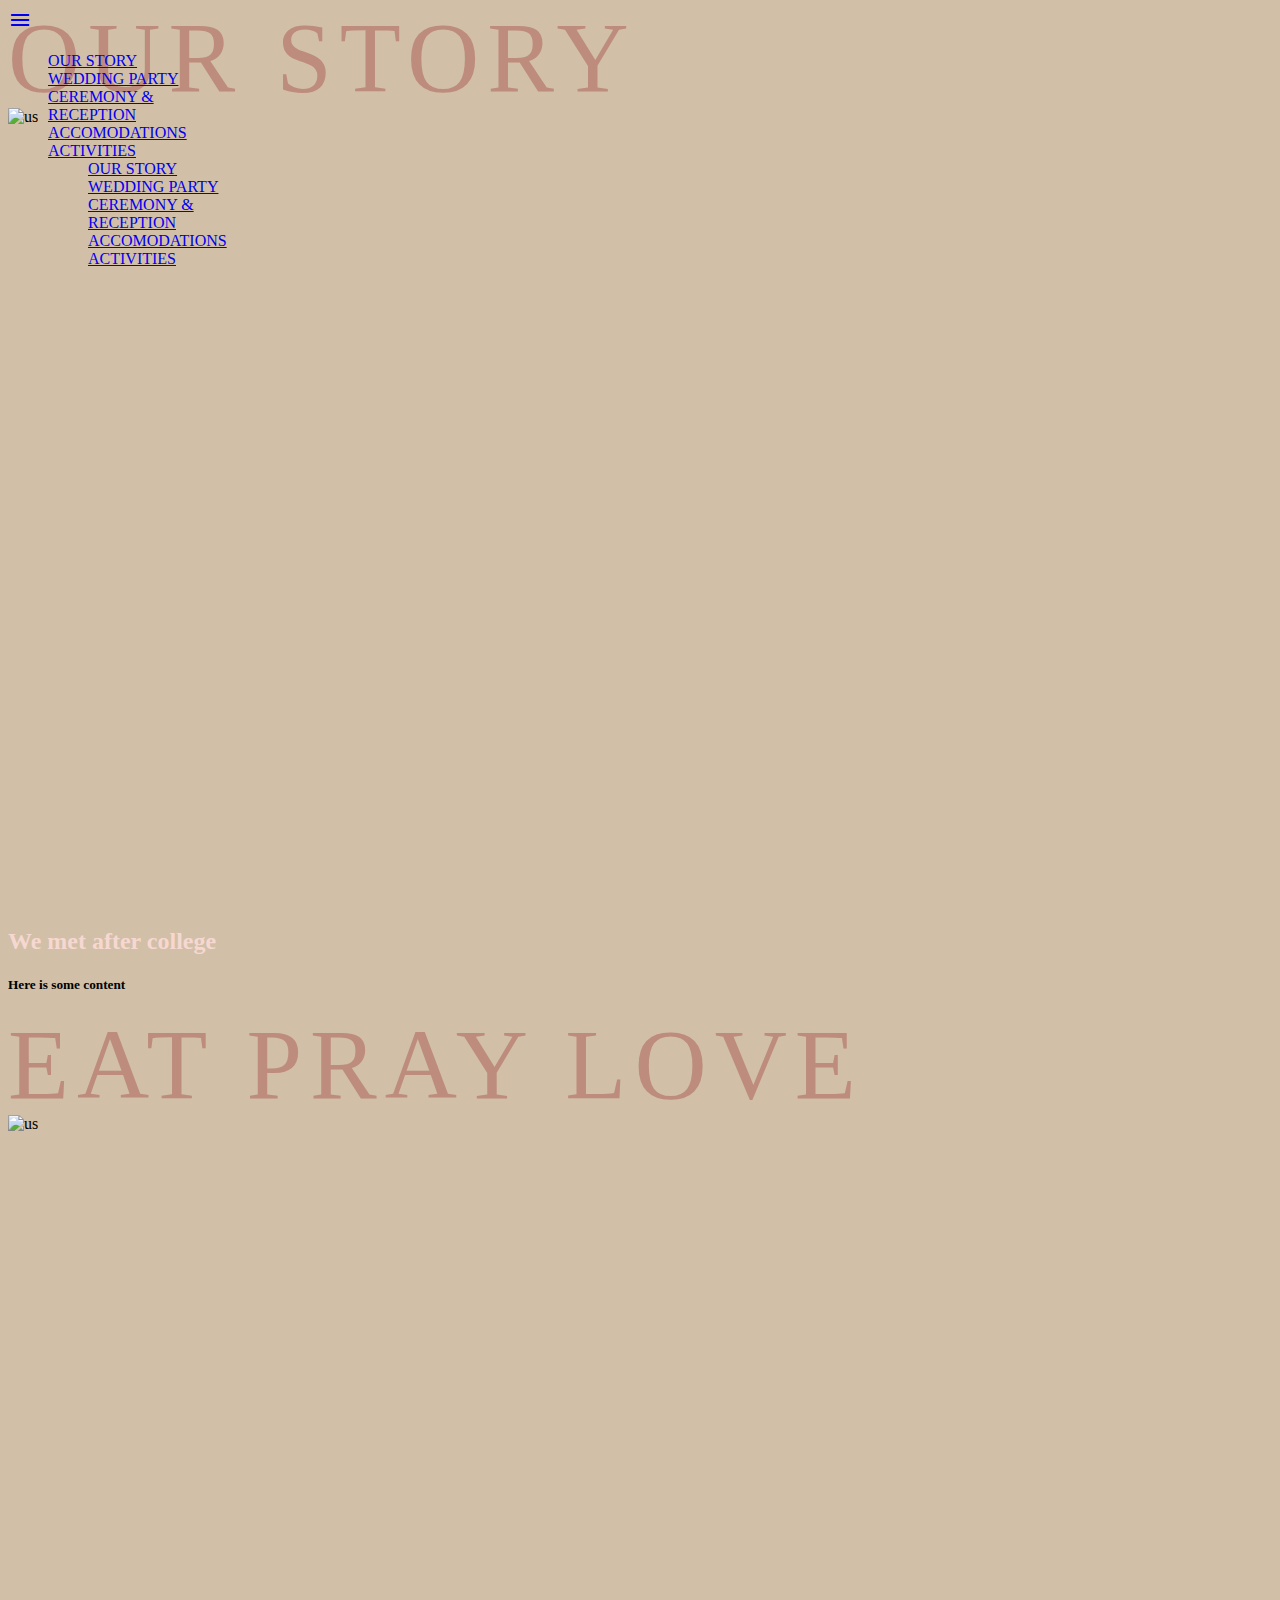
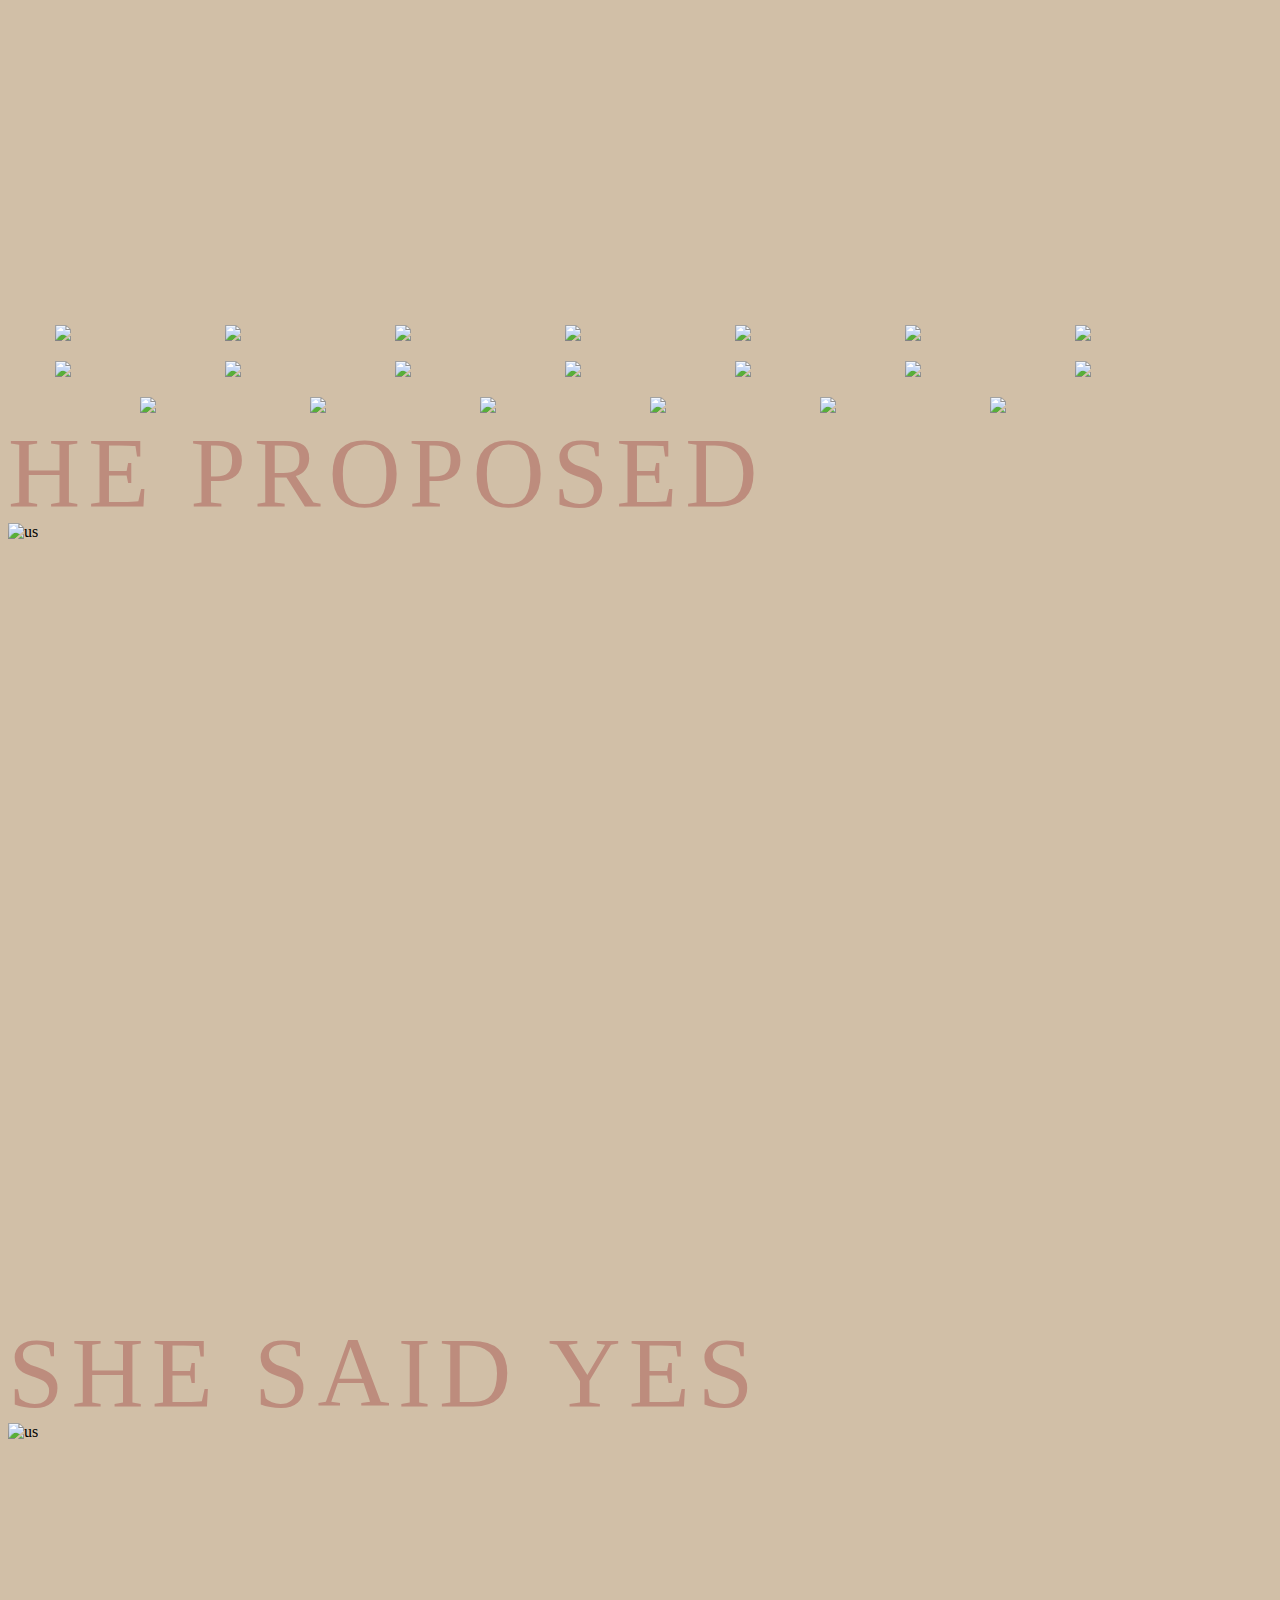
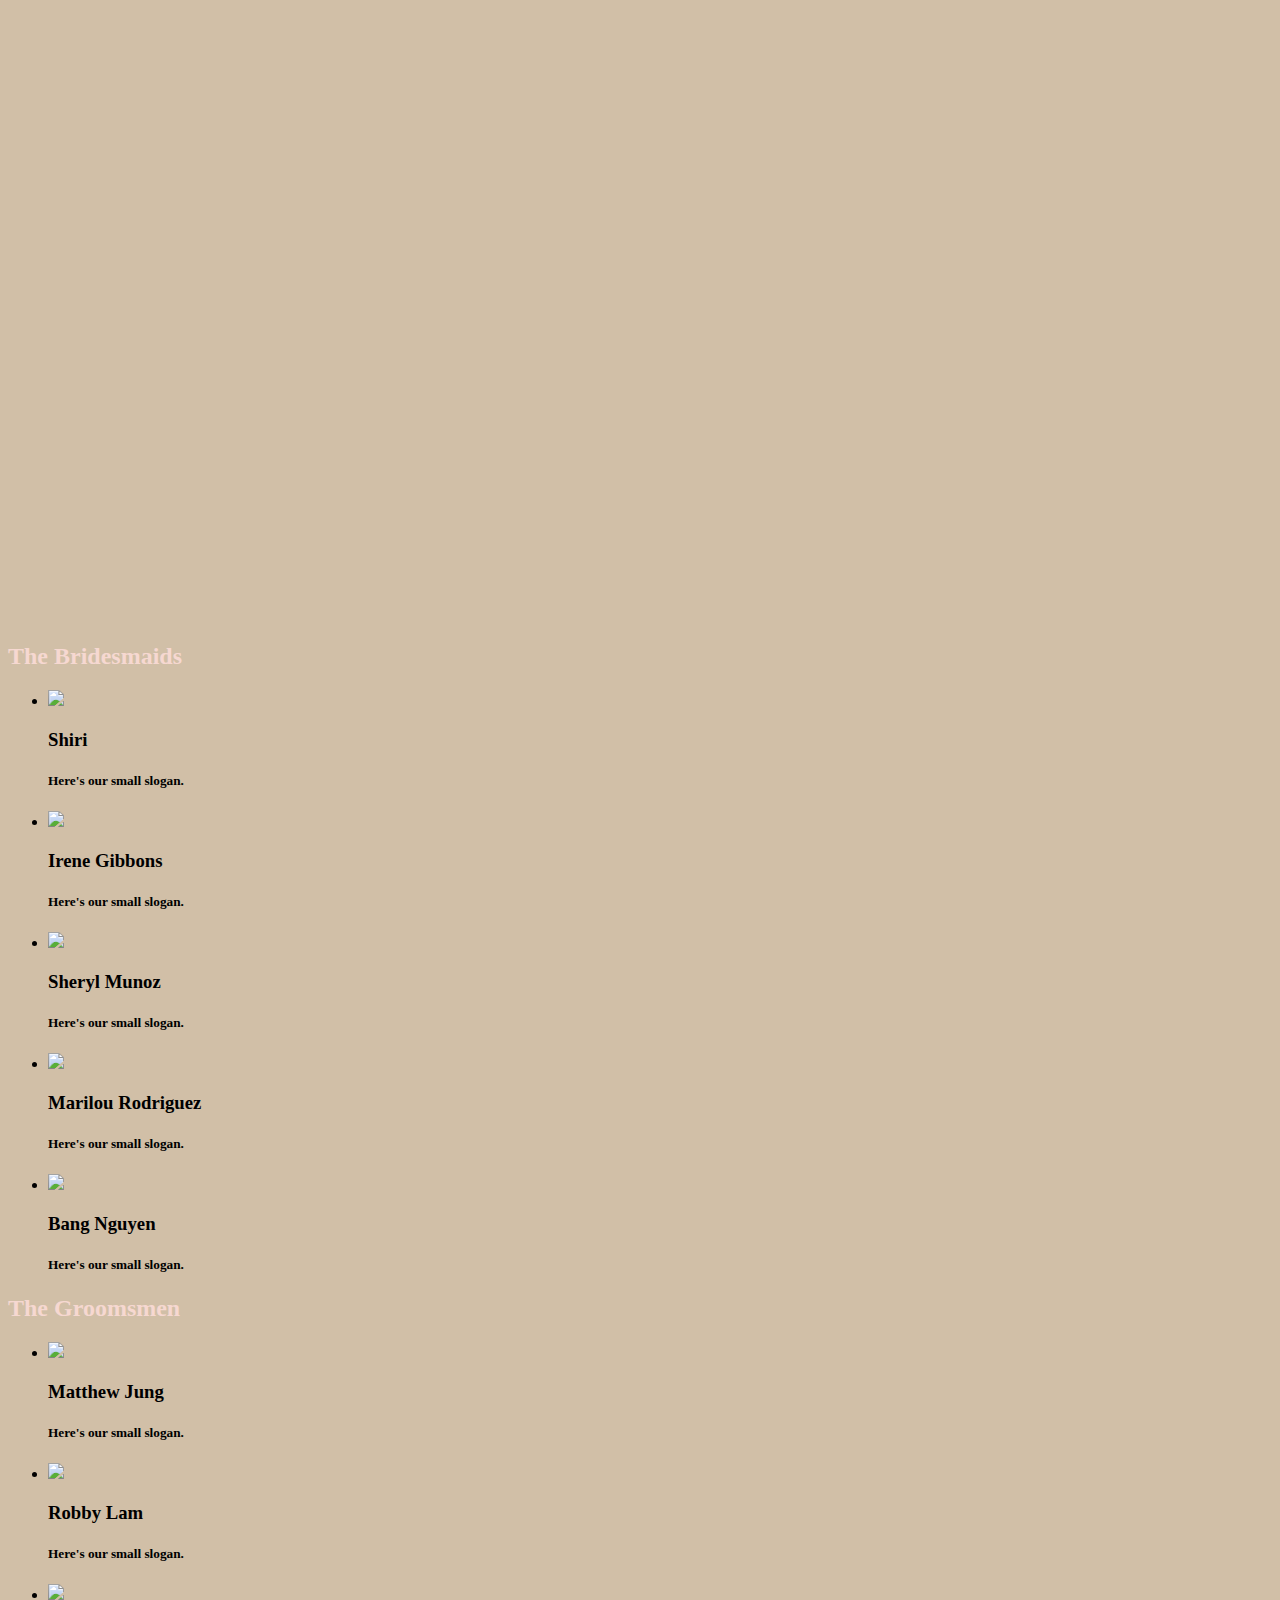
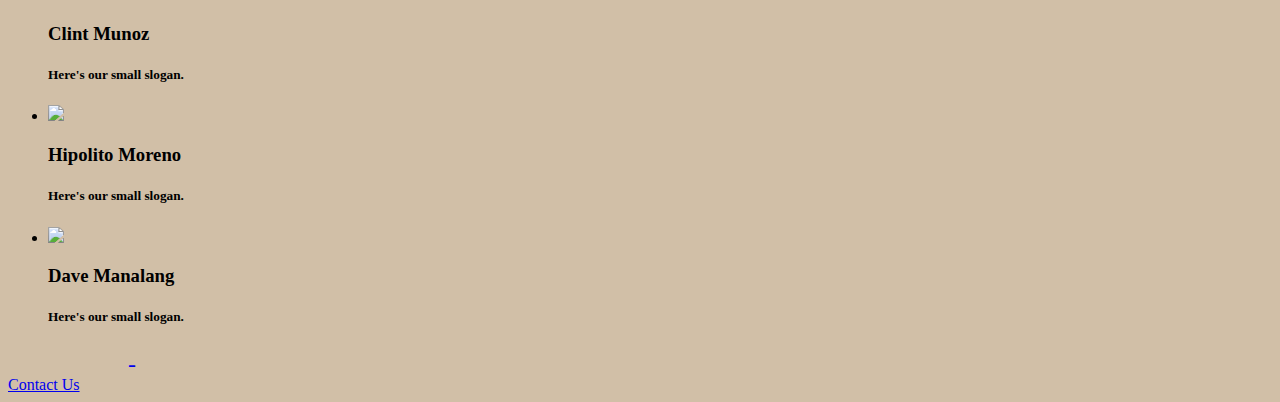
==== index.html @ a301365c "Add main files for site" ====
<!DOCTYPE html>
<html>
  <head>
    <!--Import Google Icon Font-->
    <link href="http://fonts.googleapis.com/icon?family=Material+Icons" rel="stylesheet">
    <link href="https://fonts.googleapis.com/css?family=Forum|Simonetta" rel="stylesheet">
    <link rel="stylesheet" href="css/font-awesome.min.css">
    <!--Import materialize.css-->
    <link type="text/css" rel="stylesheet" href="css/materialize.min.css"  media="screen,projection"/>
    <link type="text/css" rel="stylesheet" href="css/main.css"  media="screen,projection"/>

    <!--Let browser know website is optimized for mobile-->
    <meta charset="utf-8">
    <meta http-equiv="X-UA-Compatible" content="IE=edge">
    <meta name="description" content="A wedding website for Peter & Susan using Material Design Lite.">
    <meta name="viewport" content="width=device-width, initial-scale=1.0, minimum-scale=1.0">
    <title>Peter&Susan</title>
  </head>

  <body>
    <div class="navbar-fixed">
      <nav id="navbar" class="scrollspy">
        <div class="nav-wrapper container">
          <a href="#" data-activates="mobile-demo" class="button-collapse"><i class="material-icons">menu</i></a>
          <ul class="center hide-on-med-and-down">
            <li class="active"><a href="index.html">OUR STORY</a></li>
            <li><a href="index.html">WEDDING PARTY</a></li>
            <li><a href="event.html">CEREMONY & RECEPTION</a></li>
            <li><a href="event.html">ACCOMODATIONS</a></li>
            <li><a href="event.html">ACTIVITIES</a></li>
          <ul class="side-nav" id="mobile-demo">
            <li class="active"><a href="index.html">OUR STORY</a></li>
            <li><a href="index.html">WEDDING PARTY</a></li>
            <li><a href="event.html">CEREMONY & RECEPTION</a></li>
            <li><a href="event.html">ACCOMODATIONS</a></li>
            <li><a href="event.html">ACTIVITIES</a></li>
          </ul>
        </div>
      </nav>
    </div>

    <div class="parallax-container valign-wrapper our-story">
      <div class="section no-pad-bot">
        <div class="container">
          <div class="row center">
            <h1 class="header col s12">Our STORY</h1>
          </div>
        </div>
      </div>
      <picture class="parallax">
        <source srcset="" media="(max-width: 600px)">
        <img src="images/mall2.jpg" alt="us">
      </picture>
    </div>    
    <div class="container">
      <div class="section">
        <div class="row">
          <h2 class="header center text-lighten-2">We met after college</h2>
        </div>
        <div class="row center">
          <h5 class="header col s12 light">
            Here is some content
          </h5>
        </div>
      </div>
    </div>

    <div class="parallax-container valign-wrapper epl">
      <div class="section no-pad-bot">
        <div class="container">
          <div class="row center">
            <h1 class="header col s12">Eat Pray Love</h1>
          </div>
        </div>
      </div>
      <picture class="parallax">
        <source srcset="" media="(max-width: 600px)">
        <img src="images/mall1.jpg" alt="us">
      </picture>
    </div>    
    <div class="section white">
      <div class="row container">
        <div style="display: flex; flex-wrap: wrap; justify-content: center;">
          <img class="materialboxed" width="150" src="http://placehold.it/150x150" style="padding: 10px">
          <img class="materialboxed" width="150" src="http://placehold.it/150x150" style="padding: 10px">
          <img class="materialboxed" width="150" src="http://placehold.it/150x150" style="padding: 10px">
          <img class="materialboxed" width="150" src="http://placehold.it/150x150" style="padding: 10px">
          <img class="materialboxed" width="150" src="http://placehold.it/150x150" style="padding: 10px">
          <img class="materialboxed" width="150" src="http://placehold.it/150x150" style="padding: 10px">
          <img class="materialboxed" width="150" src="http://placehold.it/150x150" style="padding: 10px">
          <img class="materialboxed" width="150" src="http://placehold.it/150x150" style="padding: 10px">
          <img class="materialboxed" width="150" src="http://placehold.it/150x150" style="padding: 10px">
          <img class="materialboxed" width="150" src="http://placehold.it/150x150" style="padding: 10px">
          <img class="materialboxed" width="150" src="http://placehold.it/150x150" style="padding: 10px">
          <img class="materialboxed" width="150" src="http://placehold.it/150x150" style="padding: 10px">
          <img class="materialboxed" width="150" src="http://placehold.it/150x150" style="padding: 10px">
          <img class="materialboxed" width="150" src="http://placehold.it/150x150" style="padding: 10px">
          <img class="materialboxed" width="150" src="http://placehold.it/150x150" style="padding: 10px">
          <img class="materialboxed" width="150" src="http://placehold.it/150x150" style="padding: 10px">
          <img class="materialboxed" width="150" src="http://placehold.it/150x150" style="padding: 10px">
          <img class="materialboxed" width="150" src="http://placehold.it/150x150" style="padding: 10px">
          <img class="materialboxed" width="150" src="http://placehold.it/150x150" style="padding: 10px">
          <img class="materialboxed" width="150" src="http://placehold.it/150x150" style="padding: 10px">
        </div>
      </div>
    </div>

    <div class="parallax-container valign-wrapper he-prop">
      <div class="section no-pad-bot">
        <div class="container">
          <div class="row center">
            <h1 class="header col s12">He Proposed</h1>
          </div>
        </div>
      </div>
      <picture class="parallax">
        <source srcset="images/mobile2.jpg" media="(max-width: 600px)">
        <img src="images/orange.jpg" alt="us">
      </picture>
    </div>

    <div class="parallax-container valign-wrapper she-sy">
      <div class="section no-pad-bot">
        <div class="container">
          <div class="row center">
            <h1 class="header col s12">She said yes</h1>
          </div>
        </div>
      </div>
      <picture class="parallax">
        <source srcset="images/mobile2.jpg" media="(max-width: 600px)">
        <img src="images/mall2.jpg" alt="us">
      </picture>
    </div>
    <div class="section black">
    </div>    
    <div class="section">
      <div class="row container">
        <h2 class="header">The Bridesmaids</h2>
      </div>
      <div class="slider">
        <ul class="slides">
          <li>
            <img src="http://lorempixel.com/580/250/nature/1"> <!-- random image -->
            <div class="caption center-align">
              <h3>Shiri</h3>
              <h5 class="light grey-text text-lighten-3">Here's our small slogan.</h5>
            </div>
          </li>
          <li>
            <img src="http://lorempixel.com/580/250/nature/2"> <!-- random image -->
            <div class="caption left-align">
              <h3>Irene Gibbons</h3>
              <h5 class="light grey-text text-lighten-3">Here's our small slogan.</h5>
            </div>
          </li>
          <li>
            <img src="http://lorempixel.com/580/250/nature/3"> <!-- random image -->
            <div class="caption center-align">
              <h3>Sheryl Munoz</h3>
              <h5 class="light grey-text text-lighten-3">Here's our small slogan.</h5>
            </div>
          </li>
          <li>
            <img src="http://lorempixel.com/580/250/nature/4"> <!-- random image -->
            <div class="caption right-align">
              <h3>Marilou Rodriguez</h3>
              <h5 class="light grey-text text-lighten-3">Here's our small slogan.</h5>
            </div>
          </li>
          <li>
            <img src="http://lorempixel.com/580/250/nature/4"> <!-- random image -->
            <div class="caption center-align">
              <h3>Bang Nguyen</h3>
              <h5 class="light grey-text text-lighten-3">Here's our small slogan.</h5>
            </div>
          </li>
        </ul>
      </div>    
    </div>

    <div class="section">
      <div class="row container">
        <h2 class="header">The Groomsmen</h2>
      </div>
      <div class="slider">
        <ul class="slides">
          <li>
            <img src="http://lorempixel.com/580/250/nature/1"> <!-- random image -->
            <div class="caption center-align">
              <h3>Matthew Jung</h3>
              <h5 class="light grey-text text-lighten-3">Here's our small slogan.</h5>
            </div>
          </li>
          <li>
            <img src="http://lorempixel.com/580/250/nature/2"> <!-- random image -->
            <div class="caption left-align">
              <h3>Robby Lam</h3>
              <h5 class="light grey-text text-lighten-3">Here's our small slogan.</h5>
            </div>
          </li>
          <li>
            <img src="http://lorempixel.com/580/250/nature/3"> <!-- random image -->
            <div class="caption right-align">
              <h3>Clint Munoz</h3>
              <h5 class="light grey-text text-lighten-3">Here's our small slogan.</h5>
            </div>
          </li>
          <li>
            <img src="http://lorempixel.com/580/250/nature/3"> <!-- random image -->
            <div class="caption left-align">
              <h3>Hipolito Moreno</h3>
              <h5 class="light grey-text text-lighten-3">Here's our small slogan.</h5>
            </div>
          </li>
          <li>
            <img src="http://lorempixel.com/580/250/nature/4"> <!-- random image -->
            <div class="caption center-align">
              <h3>Dave Manalang</h3>
              <h5 class="light grey-text text-lighten-3">Here's our small slogan.</h5>
            </div>
          </li>
        </ul>
      </div>  
    </div>

    <a class="btn-floating btn-large waves-effect waves-light red" href="#navbar"><i class="material-icons">arrow-upward</i></a>

    <footer class="page-footer">
      <div class="footer-copyright">
        <div class="container">
          <i class="fa fa-instagram" aria-hidden="true"></i>
          <a class="grey-text text-lighten-4 right" href="#!">Contact Us</a>
        </div>
      </div>
    </footer>
    <!--Import jQuery before materialize.js-->
    <script type="text/javascript" src="https://code.jquery.com/jquery-2.1.1.min.js"></script>
    <script type="text/javascript" src="js/materialize.js"></script>
    <script type="text/javascript" src="js/main.js"></script>
  </body>
</html>
---- css/main.css ----
* {
  -webkit-overflow-scrolling: touch;
}

body {
	height: 100%;
	overflow: scroll;
	-webkit-overflow-scrolling: touch;
}

@font-face {
  font-family: 'mrseavessmallcaps';
  src: url('../fonts/mrseavessmallcaps.ttf')
}

@font-face {
  font-family: 'jellyka';
  src: url('../fonts/jellyka.ttf')
}

input#password {
	background: white;
	opacity: .8;
	text-align: center;
}

.parallax-container .section {
  width: 100%;
}

.parallax-container {
	height: 100vh;
	min-height: 100%;
}

.navbar-fixed {
	position: absolute;
}

nav ul li {
  display:inline-block;
  float: none;
}

h1 {
	font-family: 'mrseavessmallcaps', cursive;
	font-size: 100px;
  line-height: 1em;
  text-transform: uppercase;
  text-decoration: none;
  letter-spacing: 8px;
  font-weight: 300;
  font-style: normal;
  max-width: 100%;
  display: inline-block;
  box-sizing: border-box;
  margin: 0;
  color: #bd8c7d;
  position: relative;
  z-index: inherit;
}

h2 {
	font-family: 'mrseavessmallcaps', cursive;
	color: #f6d8d1
}

body {
	background-color: #d1bfa7;

}

nav {
	font-family: 'mrseavessmallcaps', cursive;
	position: absolute;
	background-color: transparent;
	z-index: 1000;
}

.page-footer {
	background-color: transparent;
}

@media only screen and (max-width: 600px) {
	h1 {
		font-size: 50px;
	}
	h2 {
		font-size: 32px;
	}

/*	.parallax-container {

	    background-attachment: fixed;
	    background-position: center;
	    background-repeat: no-repeat;
	    background-size: cover;

	}

	.our-story {
		background: url("../images/mobile2.jpg") top;
		background-attachment:scroll;
		position: fixed;
	}

	.epl {
		background: url("../images/mall1.jpg") no-repeat fixed top center;
	}

	.he-prop {
		background: url("../images/mobile2.jpg") no-repeat fixed top center;
	}

	.she-sy {
		background: url("../images/mobile1.jpg") no-repeat fixed top center;
	}*/
}

/*colors
#f6d8d1
#eecfc7
#ececec
#f7f7f7
#ffffff
Rose Gold: #bd8c7d

Soft Gold: #d1bfa7

Silver: #8e8e90

Onyx: #49494b
Silver Fox: #d4d4dc


Deep Matte Grey: #393f4d
Dark Slate: #1d1e22

font-family: 'Forum', cursive;
font-family: 'Simonetta', cursive;
here*/
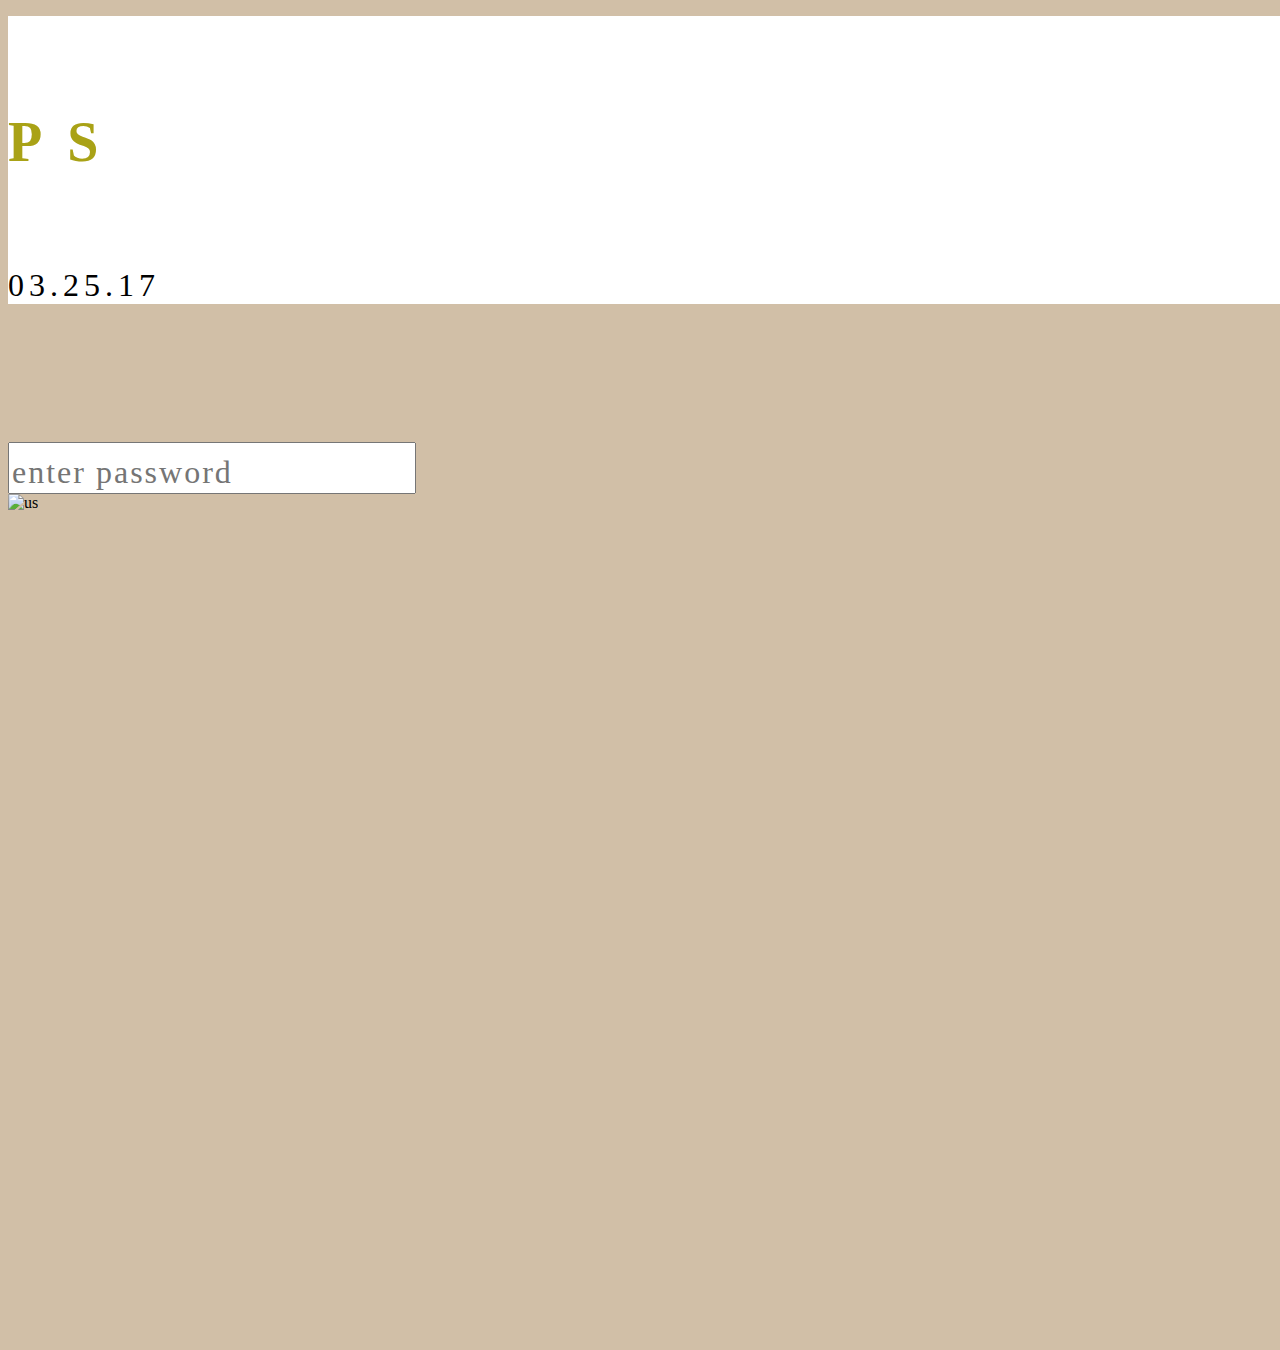
==== commit a4ce2b74: "Merge all pages to single page" ====
--- a/index.html
+++ b/index.html
@@ -18,225 +18,451 @@
   </head>
 
   <body>
-    <div class="navbar-fixed">
-      <nav id="navbar" class="scrollspy">
-        <div class="nav-wrapper container">
-          <a href="#" data-activates="mobile-demo" class="button-collapse"><i class="material-icons">menu</i></a>
-          <ul class="center hide-on-med-and-down">
-            <li class="active"><a href="index.html">OUR STORY</a></li>
-            <li><a href="index.html">WEDDING PARTY</a></li>
-            <li><a href="event.html">CEREMONY & RECEPTION</a></li>
-            <li><a href="event.html">ACCOMODATIONS</a></li>
-            <li><a href="event.html">ACTIVITIES</a></li>
-          <ul class="side-nav" id="mobile-demo">
-            <li class="active"><a href="index.html">OUR STORY</a></li>
-            <li><a href="index.html">WEDDING PARTY</a></li>
-            <li><a href="event.html">CEREMONY & RECEPTION</a></li>
-            <li><a href="event.html">ACCOMODATIONS</a></li>
-            <li><a href="event.html">ACTIVITIES</a></li>
+
+    <div class="landing">
+      <div style="position: absolute; top: 1rem; width: 100%; background-color: white">
+        <h5 class="center-align" style="font-family: jellyka; font-size: 3.5rem; letter-spacing: 25px; color: #a9a216; font-weight: bold;">PS</h5>
+        <div class="center-align" style="font-family: mrseavessmallcaps; font-size: 2rem; letter-spacing: 5px;">03.25.17</div>
+        <nav style="display: none">
+          <div class="nav-wrapper" style="display: flex">
+            <a href="#" data-activates="mobile-demo" class="button-collapse" style="padding: 0 2rem;"><i class="material-icons">menu</i></a>
+            <ul class="hide-on-med-and-down" style="margin: 0 auto;">
+              <li class="active"><a href="#our-story">OUR STORY</a></li>
+              <li><a href="#wedding-party">WEDDING PARTY</a></li>
+              <li><a href="#ceremony">CEREMONY & RECEPTION</a></li>
+              <li><a href="#travel">TRAVEL & ACCOMODATIONS</a></li>
+              <li><a href="#activities">ACTIVITIES</a></li>
+            </ul>
+            <ul class="side-nav" id="mobile-demo" style="padding: 10px">
+              <li class="active"><a href="#our-story">OUR STORY</a></li>
+              <li><a href="#wedding-party">WEDDING PARTY</a></li>
+              <li><a href="#ceremony">CEREMONY & RECEPTION</a></li>
+              <li><a href="#travel">TRAVEL & ACCOMODATIONS</a></li>
+              <li><a href="#activities">ACTIVITIES</a></li>
+            </ul>
+          </div>
+        </nav>
+      </div>
+
+
+      <div class="parallax-container valign-wrapper">
+        <div class="section login" style="margin-top: 35%">
+          <div class="action container">
+            <div class="row center">
+              <form id="password">
+                <div class="row">
+                  <div class="input-field col s12">
+                    <input type="textarea" rows="2" class="validate" placeholder="enter password" style="font-family: mrseavessmallcaps; font-size: 2rem; line-height: inherit; padding-top: 10px; letter-spacing: 2px;">
+                  </div>
+                </div>
+              </form>
+            </div>
+          </div>
+        </div>
+        <picture class="parallax">
+          <source srcset="" media="(max-width: 600px)">
+          <img src="images/cafebrauer.png" alt="us">
+        </picture>
+      </div>
+    </div>
+
+
+    <div id="content" style="display: none">
+      <div id="our-story" class="parallax-container valign-wrapper scrollspy">
+        <div class="section no-pad-bot">
+          <div class="container">
+            <div class="row center">
+              <h1 class="header col s12">Our STORY</h1>
+            </div>
+          </div>
+        </div>
+        <picture class="parallax">
+          <source srcset="" media="(max-width: 600px)">
+          <img src="images/mall2.jpg" alt="us">
+        </picture>
+      </div>    
+      <div class="container">
+        <div class="section">
+          <div class="row">
+            <h2 class="header center text-lighten-2">We met after college</h2>
+          </div>
+          <div class="row center">
+            <h5 class="header col s12 light">
+              Here is some content
+            </h5>
+          </div>
+        </div>
+      </div>
+
+      <div class="parallax-container valign-wrapper epl">
+        <div class="section no-pad-bot">
+          <div class="container">
+            <div class="row center">
+              <h1 class="header col s12">Eat Pray Love</h1>
+            </div>
+          </div>
+        </div>
+        <picture class="parallax">
+          <source srcset="" media="(max-width: 600px)">
+          <img src="images/mall1.jpg" alt="us">
+        </picture>
+      </div>    
+      <div class="section white">
+        <div class="row container">
+          <div style="display: flex; flex-wrap: wrap; justify-content: center;">
+            <img class="materialboxed" width="150" src="http://placehold.it/150x150" style="padding: 10px">
+            <img class="materialboxed" width="150" src="http://placehold.it/150x150" style="padding: 10px">
+            <img class="materialboxed" width="150" src="http://placehold.it/150x150" style="padding: 10px">
+            <img class="materialboxed" width="150" src="http://placehold.it/150x150" style="padding: 10px">
+            <img class="materialboxed" width="150" src="http://placehold.it/150x150" style="padding: 10px">
+            <img class="materialboxed" width="150" src="http://placehold.it/150x150" style="padding: 10px">
+            <img class="materialboxed" width="150" src="http://placehold.it/150x150" style="padding: 10px">
+            <img class="materialboxed" width="150" src="http://placehold.it/150x150" style="padding: 10px">
+            <img class="materialboxed" width="150" src="http://placehold.it/150x150" style="padding: 10px">
+            <img class="materialboxed" width="150" src="http://placehold.it/150x150" style="padding: 10px">
+            <img class="materialboxed" width="150" src="http://placehold.it/150x150" style="padding: 10px">
+            <img class="materialboxed" width="150" src="http://placehold.it/150x150" style="padding: 10px">
+            <img class="materialboxed" width="150" src="http://placehold.it/150x150" style="padding: 10px">
+            <img class="materialboxed" width="150" src="http://placehold.it/150x150" style="padding: 10px">
+            <img class="materialboxed" width="150" src="http://placehold.it/150x150" style="padding: 10px">
+            <img class="materialboxed" width="150" src="http://placehold.it/150x150" style="padding: 10px">
+          </div>
+        </div>
+      </div>
+
+      <div class="parallax-container valign-wrapper he-prop">
+        <div class="section no-pad-bot">
+          <div class="container">
+            <div class="row center">
+              <h1 class="header col s12">He Proposed</h1>
+            </div>
+          </div>
+        </div>
+        <picture class="parallax">
+          <source srcset="images/mobile2.jpg" media="(max-width: 600px)">
+          <img src="images/orange.jpg" alt="us">
+        </picture>
+      </div>
+
+      <div class="parallax-container valign-wrapper she-sy">
+        <div class="section no-pad-bot">
+          <div class="container">
+            <div class="row center">
+              <h2 class="header col s12">she said yes!</h1>
+            </div>
+          </div>
+        </div>
+        <picture class="parallax">
+          <source srcset="images/mobile2.jpg" media="(max-width: 600px)">
+          <img src="images/mall2.jpg" alt="us">
+        </picture>
+      </div>
+
+      <div class="section tail">
+      </div>   
+
+      <div id="wedding-party" class="section scrollspy">
+        <div class="row container">
+          <h2 class="header">the bridesmaids</h2>
+          <ul class="collapsible popout" data-collapsible="accordion">
+            <li>
+              <div class="collapsible-header">
+                  <div class="avatar"><img src="images/sheryl.jpg" alt="" class="circle responsive-img">
+                    Sheryl Munoz
+                  </div>
+              </div>
+              <div class="collapsible-body"><p>Matron of Honor, Friend of the Bride</p></div>
+            </li>
+            <li>
+              <div class="collapsible-header"><i class="material-icons">filter_drama</i>Shiri Something</div>
+              <div class="collapsible-body"><p>Maid of Honor, Friend of the Bride</p></div>
+            </li>
+            <li>
+              <div class="collapsible-header">
+                  <div class="avatar"><img src="images/irene.jpg" alt="" class="circle responsive-img">
+                    Irene Gibbons
+                  </div>
+              </div>
+              <div class="collapsible-body"><p>Bridesmaid, Future Sister-In-Law</p></div>
+            </li>
+            <li>
+              <div class="collapsible-header"><i class="material-icons">whatshot</i>Bang Nguyen</div>
+              <div class="collapsible-body"><p>Bridesman, Friend of the Bride</p></div>
+            </li>            
           </ul>
         </div>
-      </nav>
+        <div class="row container">
+          <h2 class="header">the groomsmen</h2>
+          <ul class="collapsible popout" data-collapsible="accordion">
+            <li>
+              <div class="collapsible-header">
+                  <div class="avatar"><img src="images/matt.jpg" alt="" class="circle responsive-img">
+                    Matthew Jung
+                  </div>
+              </div>
+              <div class="collapsible-body">
+                <p>Best Man, Friend of the Groom</p>
+              </div>
+            </li>
+            <li>
+              <div class="collapsible-header">
+                  <div class="avatar"><img src="images/dave.jpg" alt="" class="circle responsive-img">
+                    Dave Manalang
+                  </div>
+              </div>
+              <div class="collapsible-body">
+                <p>Groomsman, Friend of the Groom</p>
+              </div>
+            </li>
+            <li>
+              <div class="collapsible-header">
+                  <div class="avatar"><img src="images/hip.jpg" alt="" class="circle responsive-img">
+                    Hipolito Moreno
+                  </div>
+              </div>
+              <div class="collapsible-body">
+                <p>Groomsman, Friend of the Groom</p>
+              </div>
+            </li>            
+            <li>
+              <div class="collapsible-header">
+                  <div class="avatar"><img src="images/clint.jpg" alt="" class="circle responsive-img">
+                    Clint Munoz
+                  </div>
+              </div>
+              <div class="collapsible-body">
+                <p>Groomsman, Friend of the Groom</p>
+              </div>
+            </li>
+          </ul>
+        </div>
+        <div class="row container">
+          <h2 class="header">flower girls, ring & coin bearers</h2>
+          <ul class="collapsible popout" data-collapsible="accordion">
+            <li>
+              <div class="collapsible-header"><i class="material-icons">filter_drama</i>Aralyn Munoz</div>
+              <div class="collapsible-body"><p>Flower Girl, Daughter of the Matron of Honor</p></div>
+            </li>
+            <li>
+              <div class="collapsible-header"><i class="material-icons">place</i>Adelyn Rodriguez</div>
+              <div class="collapsible-body"><p>Flower Girl, Niece of the Groom</p></div>
+            </li>
+            <li>
+              <div class="collapsible-header"><i class="material-icons">whatshot</i>Gabriel Florez</div>
+              <div class="collapsible-body"><p>Ring Bearer, Nephem of the Groom</p></div>
+            </li>            
+            <li>
+              <div class="collapsible-header"><i class="material-icons">whatshot</i>Someone Also</div>
+              <div class="collapsible-body"><p>Lorem ipsum dolor sit amet.</p></div>
+            </li>
+          </ul>
+        </div>      
+
+        <div class="row container">
+          <h2 class="header">officiant & readers</h2>
+          <ul class="collapsible popout" data-collapsible="accordion">
+            <li>
+              <div class="collapsible-header"><i class="material-icons">filter_drama</i>Henry Signo</div>
+              <div class="collapsible-body"><p>Officiant, Cousin of the Groom</p></div>
+            </li>
+            <li>
+              <div class="collapsible-header"><i class="material-icons">place</i>Alison Ramirez</div>
+              <div class="collapsible-body"><p>First Reader, Friend of the Bride</p></div>
+            </li>
+            <li>
+              <div class="collapsible-header"><i class="material-icons">whatshot</i>Ergeline Williams</div>
+              <div class="collapsible-body"><p>Second Reader, Cousin of the Groom</p></div>
+            </li>            
+            <li>
+              <div class="collapsible-header"><i class="material-icons">whatshot</i>Clint Munoz</div>
+              <div class="collapsible-body"><p>Final Reader, Groomsman</p></div>
+            </li>
+          </ul>
+        </div>
+      </div>
+
+      <div class="section tail">
+      </div>   
+
+      <div id="ceremony" class="section scrollspy">
+        <div class="row container">
+          <h2 class="header">ceremony & reception</h1>
+          <div class="col s12">
+            <div class="card">
+              <div class="card-image">
+                <img class= "materialboxed" src="images/invitation.png">
+                <span class="card-title">Café Brauer</span>
+              </div>
+              <div class="card-content">
+                <p>Ceremony begins at 5 o'clock in the evening in the Great Hall</p>
+                <p>Cocktail hour immediately following in the South Loggia 6 o'clock in the evening</p>
+                <p>Dinner in the Great Hall at half past 7 o'clock</p>
+              </div>
+              <div class="card-action">
+                <a href="#">View Invitation</a>
+              </div>
+            </div>
+
+          </div>
+        </div>
+      </div>
+
+      <div class="section tail">
+      </div>   
+
+      <div id="travel" class="section scrollspy">
+        <div class="row container">
+          <div class="col s12">
+            <h2 class="header">Travel</h2>
+            <div class="card horizontal">
+              <div class="card-stacked">
+                <div class="card-content">
+                  <span class="card-title">Parking</span>
+                  <p>Complimentary valet is provide at Café Brauer. Please pull up to the venue.</p>
+                  <p>Due to the residential area surrounding the venue, we highly suggest you arrive early if you plan to find parking.</p>
+                  <span class="card-title">Taxi/Uber/Lyft</span>
+                  <p>The hotels selected are within a 2-mile radius from the venue.</p>
+                  <p>The ride to the venue should take 7-10 mintues to arrive at Café Brauer.</p>
+                </div>
+                <div class="card-action">
+                  <a href="https://goo.gl/maps/E5Mtgc3RoFp" target="_blank">Map It</a>
+                </div>
+              </div>
+            </div>
+          </div>
+        </div>
+        <div class="row container">
+
+          <div class="col s12 m7">
+            <h2 class="header">Accomodations</h2>
+            <div class="card">
+              <div class="card-image waves-effect waves-block waves-light">
+                <img class="activator" src="images/public-hotel.jpg">
+              </div>
+              <div class="card-content">
+                <span class="card-title activator grey-text text-darken-4">PUBLIC CHICAGO<i class="material-icons right">more_vert</i></span>
+                <p><a href="http://www.publicchicago.com/">link</a></p>
+              </div>
+              <div class="card-reveal">
+                <span class="card-title grey-text text-darken-4">PUBLIC CHICAGO<i class="material-icons right">close</i></span>
+                1.3 MILES FROM CAFÉ BRAUER<br />
+                1301 NORTH STATE PARKWAY<br />
+                CHICAGO, IL 60610<br />
+                PHONE RESERVATIONS: 1 (888)-506-3471<br />
+                KINDLY BOOK BY FEBRUARY 8<br />
+                <br />
+                SUPERIOR KING                   185<br />
+                SUPERIOR DOUBLE             200<br />
+                LOFT                          235<br />
+                ONE BEDROOM SUITE             260<br />
+                CELEBRITY SUITE             485<br />
+                <br />
+                OVERNIGHT VALET PARKING AVAILABLE FOR 56.00 AND INCLUDES IN AND OUT PRIVILEGES<br />
+                <br />
+                CHECK IN 3PM, CHECKOUT 12PM
+              </div>
+            </div>
+          </div>
+          <div class="col s12 m5">
+            <br /><br /><br /><br /><br /><br />
+            FOR YOUR CONVENIENCE, A BLOCK OF ROOMS HAS BEEN RESERVED AT THE FOLLOWING HOTELS. PLEASE MENTION THE LAM/ROSAL WEDDING WHEN BOOKING. WE HAVE RESERVED ROOMS FOR FRIDAY MARCH 24 & SATURDAY MARCH 25. FOR ADDITIONAL NIGHTS, PLEASE INQUIRE WITH THE HOTEL REGARDING AVAILABILITY AND RATES. KEEP IN MIND THAT THE BELOW RATES DO NOT INCLUDE APPLICABLE LOCAL AND STATE TAXES, WHICH IS CURRENTLY 17.4%.
+          </div>
+          <div class="col s12 m7">
+            <div class="card small">
+              <div class="card-image waves-effect waves-block waves-light">
+                <img class="activator" src="images/westin.jpg">
+              </div>
+              <div class="card-content">
+                <span class="card-title activator grey-text text-darken-4">THE WESTIN MICHIGAN AVENUE<i class="material-icons right">more_vert</i></span>
+                <p><a href="http://www.thewestinmichiganavenue.com/">link</a></p>
+              </div>
+              <div class="card-reveal">
+                <span class="card-title grey-text text-darken-4">THE WESTIN MICHIGAN AVENUE<i class="material-icons right">close</i></span>
+                1.7 MILES FROM CAFÉ BRAUER<br />
+                909 NORTH MICHIGAN AVE.<br />
+                CHICAGO, IL 60611<br />
+                PHONE RESERVATIONS: 1 (888)-627-8385<br />
+                OR BOOK ONLINE: https://www.starwoodmeeting.com/events/start.action?id=1612065988&key=24C1D938<br />
+                KINDLY BOOK BY FEBRUARY 24 BEFORE 5PM CST<br />
+                <br />
+                TRADITIONAL KING                   149<br />
+                TRADITIONAL DOUBLE             159<br />
+                <br />
+                CHECK IN 3PM, CHECKOUT 12PM
+              </div>
+            </div>
+            <div class="card medium">
+              <div class="card-image waves-effect waves-block waves-light">
+                <img class="activator" src="images/hampton-inn.jpg">
+              </div>
+              <div class="card-content">
+                <span class="card-title activator grey-text text-darken-4">HAMPTON INN MAGNIFICENT MILE<i class="material-icons right">more_vert</i></span>
+                <p><a href="http://hamptoninn3.hilton.com/en/hotels/illinois/hampton-inn-chicago-downtown-magnificent-mile-CHIDMHX/index.html">link</a></p>
+              </div>
+              <div class="card-reveal">
+                <span class="card-title grey-text text-darken-4">HAMPTON INN MAGNIFICENT MILE<i class="material-icons right">close</i></span>
+                2.0 MILES FROM CAFÉ BRAUER<br />
+                160 EAST HURON ST.<br />
+                CHICAGO, IL 60611<br />
+                PHONE RESERVATIONS: 1 (312) 787-2900<br />
+                KINDLY BOOK BY FEBRUARY 21<br />
+                <br />
+                *COMPLIMENTARY FULL HOT BREAKFAST INCLUDED<br />
+                *FREE WIFI<br />
+                <br />
+                KING                    112<br />
+                QUEEN                   132<br />
+                CORNER SUITE            192<br />
+                <br />
+                CHECK IN 3PM, CHECKOUT 12PM
+              </div>
+            </div>
+          </div>
+        </div>
+      </div>
+
+      <div class="section tail">
+      </div>   
+      
+      <div id="activities" class="section scrollspy">
+        <div class="row container">
+          <h2 class="header">CHICAGO, THE SECOND CITY</h2>
+          <div class="carousel carousel-slider center" data-indicators="true">
+            <div class="carousel-fixed-item center">
+            </div>
+            <div class="carousel-item red white-text" href="http://www.choosechicago.com/articles/view/art-architecture-gardens-in-millennium-park/889/">
+              <img src="images/bean.jpg">
+              <h2>Millenium Park</h2>
+              <p class="white-text">This is your first panel</p>
+            </div>
+            <div class="carousel-item amber white-text" href="http://www.lpzoo.org/">
+              <img src="images/lpz.jpg">
+              <h2>Lincoln Park Zoo</h2>
+              <p class="white-text">This is your second panel</p>
+            </div>
+            <div class="carousel-item green white-text" href="http://chicago.cubs.mlb.com/chc/ballpark/tours/index.jsp">
+              <img src="images/wrigley.jpg">
+              <h2>Wrigley Field</h2>
+              <p class="white-text">This is your third panel</p>
+            </div>
+            <div class="carousel-item blue white-text" href="http://www.visitmuseumcampussouth.com/">
+              <img src="images/museum-campus.jpg">
+              <h2>Museum Campus</h2>
+              <p class="white-text">This is your fourth panel</p>
+            </div>
+            <div class="carousel-item blue white-text" href="http://www.theskydeck.com/">
+              <img src="images/willis.jpeg">
+              <h2>Willis Tower</h2>
+              <p class="white-text">This is your fourth panel</p>
+            </div>
+           </div>
+        </div>
+      </div>
     </div>
 
-    <div class="parallax-container valign-wrapper our-story">
-      <div class="section no-pad-bot">
-        <div class="container">
-          <div class="row center">
-            <h1 class="header col s12">Our STORY</h1>
-          </div>
-        </div>
-      </div>
-      <picture class="parallax">
-        <source srcset="" media="(max-width: 600px)">
-        <img src="images/mall2.jpg" alt="us">
-      </picture>
-    </div>    
-    <div class="container">
-      <div class="section">
-        <div class="row">
-          <h2 class="header center text-lighten-2">We met after college</h2>
-        </div>
-        <div class="row center">
-          <h5 class="header col s12 light">
-            Here is some content
-          </h5>
-        </div>
-      </div>
-    </div>
-
-    <div class="parallax-container valign-wrapper epl">
-      <div class="section no-pad-bot">
-        <div class="container">
-          <div class="row center">
-            <h1 class="header col s12">Eat Pray Love</h1>
-          </div>
-        </div>
-      </div>
-      <picture class="parallax">
-        <source srcset="" media="(max-width: 600px)">
-        <img src="images/mall1.jpg" alt="us">
-      </picture>
-    </div>    
-    <div class="section white">
-      <div class="row container">
-        <div style="display: flex; flex-wrap: wrap; justify-content: center;">
-          <img class="materialboxed" width="150" src="http://placehold.it/150x150" style="padding: 10px">
-          <img class="materialboxed" width="150" src="http://placehold.it/150x150" style="padding: 10px">
-          <img class="materialboxed" width="150" src="http://placehold.it/150x150" style="padding: 10px">
-          <img class="materialboxed" width="150" src="http://placehold.it/150x150" style="padding: 10px">
-          <img class="materialboxed" width="150" src="http://placehold.it/150x150" style="padding: 10px">
-          <img class="materialboxed" width="150" src="http://placehold.it/150x150" style="padding: 10px">
-          <img class="materialboxed" width="150" src="http://placehold.it/150x150" style="padding: 10px">
-          <img class="materialboxed" width="150" src="http://placehold.it/150x150" style="padding: 10px">
-          <img class="materialboxed" width="150" src="http://placehold.it/150x150" style="padding: 10px">
-          <img class="materialboxed" width="150" src="http://placehold.it/150x150" style="padding: 10px">
-          <img class="materialboxed" width="150" src="http://placehold.it/150x150" style="padding: 10px">
-          <img class="materialboxed" width="150" src="http://placehold.it/150x150" style="padding: 10px">
-          <img class="materialboxed" width="150" src="http://placehold.it/150x150" style="padding: 10px">
-          <img class="materialboxed" width="150" src="http://placehold.it/150x150" style="padding: 10px">
-          <img class="materialboxed" width="150" src="http://placehold.it/150x150" style="padding: 10px">
-          <img class="materialboxed" width="150" src="http://placehold.it/150x150" style="padding: 10px">
-          <img class="materialboxed" width="150" src="http://placehold.it/150x150" style="padding: 10px">
-          <img class="materialboxed" width="150" src="http://placehold.it/150x150" style="padding: 10px">
-          <img class="materialboxed" width="150" src="http://placehold.it/150x150" style="padding: 10px">
-          <img class="materialboxed" width="150" src="http://placehold.it/150x150" style="padding: 10px">
-        </div>
-      </div>
-    </div>
-
-    <div class="parallax-container valign-wrapper he-prop">
-      <div class="section no-pad-bot">
-        <div class="container">
-          <div class="row center">
-            <h1 class="header col s12">He Proposed</h1>
-          </div>
-        </div>
-      </div>
-      <picture class="parallax">
-        <source srcset="images/mobile2.jpg" media="(max-width: 600px)">
-        <img src="images/orange.jpg" alt="us">
-      </picture>
-    </div>
-
-    <div class="parallax-container valign-wrapper she-sy">
-      <div class="section no-pad-bot">
-        <div class="container">
-          <div class="row center">
-            <h1 class="header col s12">She said yes</h1>
-          </div>
-        </div>
-      </div>
-      <picture class="parallax">
-        <source srcset="images/mobile2.jpg" media="(max-width: 600px)">
-        <img src="images/mall2.jpg" alt="us">
-      </picture>
-    </div>
-    <div class="section black">
-    </div>    
-    <div class="section">
-      <div class="row container">
-        <h2 class="header">The Bridesmaids</h2>
-      </div>
-      <div class="slider">
-        <ul class="slides">
-          <li>
-            <img src="http://lorempixel.com/580/250/nature/1"> <!-- random image -->
-            <div class="caption center-align">
-              <h3>Shiri</h3>
-              <h5 class="light grey-text text-lighten-3">Here's our small slogan.</h5>
-            </div>
-          </li>
-          <li>
-            <img src="http://lorempixel.com/580/250/nature/2"> <!-- random image -->
-            <div class="caption left-align">
-              <h3>Irene Gibbons</h3>
-              <h5 class="light grey-text text-lighten-3">Here's our small slogan.</h5>
-            </div>
-          </li>
-          <li>
-            <img src="http://lorempixel.com/580/250/nature/3"> <!-- random image -->
-            <div class="caption center-align">
-              <h3>Sheryl Munoz</h3>
-              <h5 class="light grey-text text-lighten-3">Here's our small slogan.</h5>
-            </div>
-          </li>
-          <li>
-            <img src="http://lorempixel.com/580/250/nature/4"> <!-- random image -->
-            <div class="caption right-align">
-              <h3>Marilou Rodriguez</h3>
-              <h5 class="light grey-text text-lighten-3">Here's our small slogan.</h5>
-            </div>
-          </li>
-          <li>
-            <img src="http://lorempixel.com/580/250/nature/4"> <!-- random image -->
-            <div class="caption center-align">
-              <h3>Bang Nguyen</h3>
-              <h5 class="light grey-text text-lighten-3">Here's our small slogan.</h5>
-            </div>
-          </li>
-        </ul>
-      </div>    
-    </div>
-
-    <div class="section">
-      <div class="row container">
-        <h2 class="header">The Groomsmen</h2>
-      </div>
-      <div class="slider">
-        <ul class="slides">
-          <li>
-            <img src="http://lorempixel.com/580/250/nature/1"> <!-- random image -->
-            <div class="caption center-align">
-              <h3>Matthew Jung</h3>
-              <h5 class="light grey-text text-lighten-3">Here's our small slogan.</h5>
-            </div>
-          </li>
-          <li>
-            <img src="http://lorempixel.com/580/250/nature/2"> <!-- random image -->
-            <div class="caption left-align">
-              <h3>Robby Lam</h3>
-              <h5 class="light grey-text text-lighten-3">Here's our small slogan.</h5>
-            </div>
-          </li>
-          <li>
-            <img src="http://lorempixel.com/580/250/nature/3"> <!-- random image -->
-            <div class="caption right-align">
-              <h3>Clint Munoz</h3>
-              <h5 class="light grey-text text-lighten-3">Here's our small slogan.</h5>
-            </div>
-          </li>
-          <li>
-            <img src="http://lorempixel.com/580/250/nature/3"> <!-- random image -->
-            <div class="caption left-align">
-              <h3>Hipolito Moreno</h3>
-              <h5 class="light grey-text text-lighten-3">Here's our small slogan.</h5>
-            </div>
-          </li>
-          <li>
-            <img src="http://lorempixel.com/580/250/nature/4"> <!-- random image -->
-            <div class="caption center-align">
-              <h3>Dave Manalang</h3>
-              <h5 class="light grey-text text-lighten-3">Here's our small slogan.</h5>
-            </div>
-          </li>
-        </ul>
-      </div>  
-    </div>
-
-    <a class="btn-floating btn-large waves-effect waves-light red" href="#navbar"><i class="material-icons">arrow-upward</i></a>
-
-    <footer class="page-footer">
-      <div class="footer-copyright">
-        <div class="container">
-          <i class="fa fa-instagram" aria-hidden="true"></i>
-          <a class="grey-text text-lighten-4 right" href="#!">Contact Us</a>
-        </div>
-      </div>
-    </footer>
     <!--Import jQuery before materialize.js-->
     <script type="text/javascript" src="https://code.jquery.com/jquery-2.1.1.min.js"></script>
-    <script type="text/javascript" src="js/materialize.js"></script>
-    <script type="text/javascript" src="js/main.js"></script>
-  </body>
+    <script type="text/javascript" src="js/materialize.min.js"></script>
+    <script type="text/javascript" src="js/main.js"></script> 
+ </body>
 </html>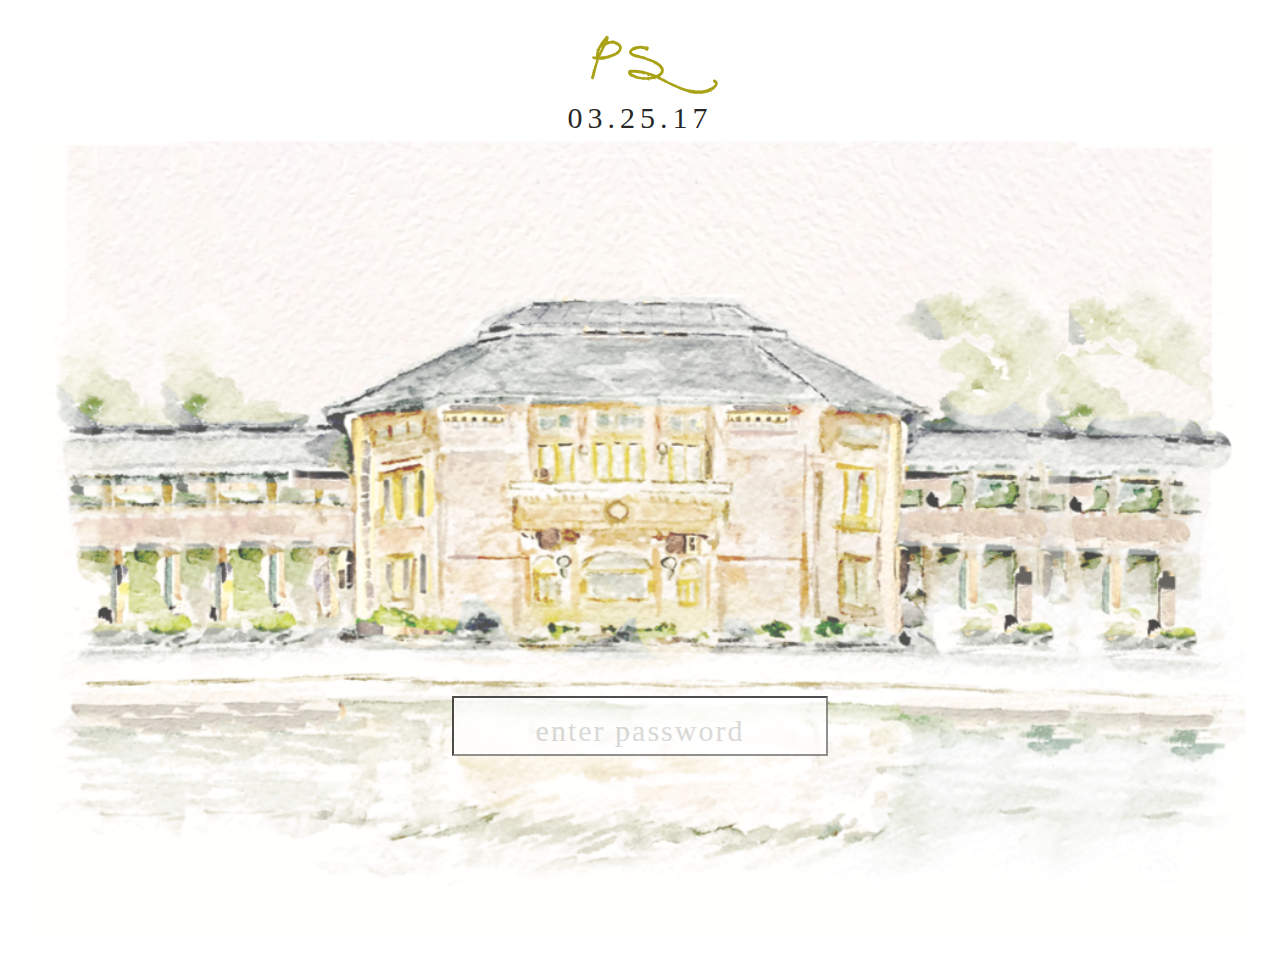
==== commit cdcf8d2d: "Add asset and update text" ====
--- a/index.html
+++ b/index.html
@@ -19,6 +19,8 @@
 
   <body>
 
+    <div class="section tail">
+    </div>
     <div class="landing">
       <div style="position: absolute; top: 1rem; width: 100%; background-color: white">
         <h5 class="center-align" style="font-family: jellyka; font-size: 3.5rem; letter-spacing: 25px; color: #a9a216; font-weight: bold;">PS</h5>
@@ -27,14 +29,14 @@
           <div class="nav-wrapper" style="display: flex">
             <a href="#" data-activates="mobile-demo" class="button-collapse" style="padding: 0 2rem;"><i class="material-icons">menu</i></a>
             <ul class="hide-on-med-and-down" style="margin: 0 auto;">
-              <li class="active"><a href="#our-story">OUR STORY</a></li>
+              <li><a href="#our-story">OUR STORY</a></li>
               <li><a href="#wedding-party">WEDDING PARTY</a></li>
               <li><a href="#ceremony">CEREMONY & RECEPTION</a></li>
               <li><a href="#travel">TRAVEL & ACCOMODATIONS</a></li>
               <li><a href="#activities">ACTIVITIES</a></li>
             </ul>
             <ul class="side-nav" id="mobile-demo" style="padding: 10px">
-              <li class="active"><a href="#our-story">OUR STORY</a></li>
+              <li><a href="#our-story">OUR STORY</a></li>
               <li><a href="#wedding-party">WEDDING PARTY</a></li>
               <li><a href="#ceremony">CEREMONY & RECEPTION</a></li>
               <li><a href="#travel">TRAVEL & ACCOMODATIONS</a></li>
@@ -237,14 +239,14 @@
           </ul>
         </div>
         <div class="row container">
-          <h2 class="header">flower girls, ring & coin bearers</h2>
+          <h2 class="header">flower girls & ring bearer</h2>
           <ul class="collapsible popout" data-collapsible="accordion">
             <li>
-              <div class="collapsible-header"><i class="material-icons">filter_drama</i>Aralyn Munoz</div>
+              <div class="collapsible-header"><i class="material-icons">filter_drama</i>Aralyn Penelope Munoz</div>
               <div class="collapsible-body"><p>Flower Girl, Daughter of the Matron of Honor</p></div>
             </li>
             <li>
-              <div class="collapsible-header"><i class="material-icons">place</i>Adelyn Rodriguez</div>
+              <div class="collapsible-header"><i class="material-icons">place</i>Adelyn Rosal Rodriguez</div>
               <div class="collapsible-body"><p>Flower Girl, Niece of the Groom</p></div>
             </li>
             <li>
@@ -290,7 +292,7 @@
           <div class="col s12">
             <div class="card">
               <div class="card-image">
-                <img class= "materialboxed" src="images/invitation.png">
+                <img class= "materialboxed" src="images/chandelier.png">
                 <span class="card-title">Café Brauer</span>
               </div>
               <div class="card-content">
@@ -368,7 +370,7 @@
             FOR YOUR CONVENIENCE, A BLOCK OF ROOMS HAS BEEN RESERVED AT THE FOLLOWING HOTELS. PLEASE MENTION THE LAM/ROSAL WEDDING WHEN BOOKING. WE HAVE RESERVED ROOMS FOR FRIDAY MARCH 24 & SATURDAY MARCH 25. FOR ADDITIONAL NIGHTS, PLEASE INQUIRE WITH THE HOTEL REGARDING AVAILABILITY AND RATES. KEEP IN MIND THAT THE BELOW RATES DO NOT INCLUDE APPLICABLE LOCAL AND STATE TAXES, WHICH IS CURRENTLY 17.4%.
           </div>
           <div class="col s12 m7">
-            <div class="card small">
+            <div class="card">
               <div class="card-image waves-effect waves-block waves-light">
                 <img class="activator" src="images/westin.jpg">
               </div>
@@ -391,7 +393,7 @@
                 CHECK IN 3PM, CHECKOUT 12PM
               </div>
             </div>
-            <div class="card medium">
+            <div class="card">
               <div class="card-image waves-effect waves-block waves-light">
                 <img class="activator" src="images/hampton-inn.jpg">
               </div>
--- a/css/main.css
+++ b/css/main.css
@@ -1,5 +1,9 @@
 * {
   -webkit-overflow-scrolling: touch;
+}
+
+html {
+	font-family: 'mrseavessmallcaps';
 }
 
 body {
@@ -8,6 +12,9 @@
 	-webkit-overflow-scrolling: touch;
 }
 
+.tail {
+	height: 64px;
+}
 @font-face {
   font-family: 'mrseavessmallcaps';
   src: url('../fonts/mrseavessmallcaps.ttf')
@@ -18,7 +25,7 @@
   src: url('../fonts/jellyka.ttf')
 }
 
-input#password {
+#password input{
 	background: white;
 	opacity: .8;
 	text-align: center;
@@ -33,12 +40,17 @@
 	min-height: 100%;
 }
 
-.navbar-fixed {
-	position: absolute;
+.sticky {
+    position:fixed;
+    top:0;
 }
 
-nav ul li {
-  display:inline-block;
+nav a, nav ul a {
+	color: black;
+}
+
+ul li {
+  display: block;
   float: none;
 }
 
@@ -61,13 +73,10 @@
 }
 
 h2 {
-	font-family: 'mrseavessmallcaps', cursive;
-	color: #f6d8d1
-}
-
-body {
-	background-color: #d1bfa7;
-
+	font-family: 'mrseavessmallcaps';
+	color: rgb(178,154,52);
+	letter-spacing: 4px;
+	font-size: 4rem;
 }
 
 nav {
@@ -75,6 +84,16 @@
 	position: absolute;
 	background-color: transparent;
 	z-index: 1000;
+}
+
+.avatar {
+	display: flex; 
+	align-items: center;
+}
+
+.avatar > img {
+	height: 2rem;
+	margin-right: 6px;
 }
 
 .page-footer {
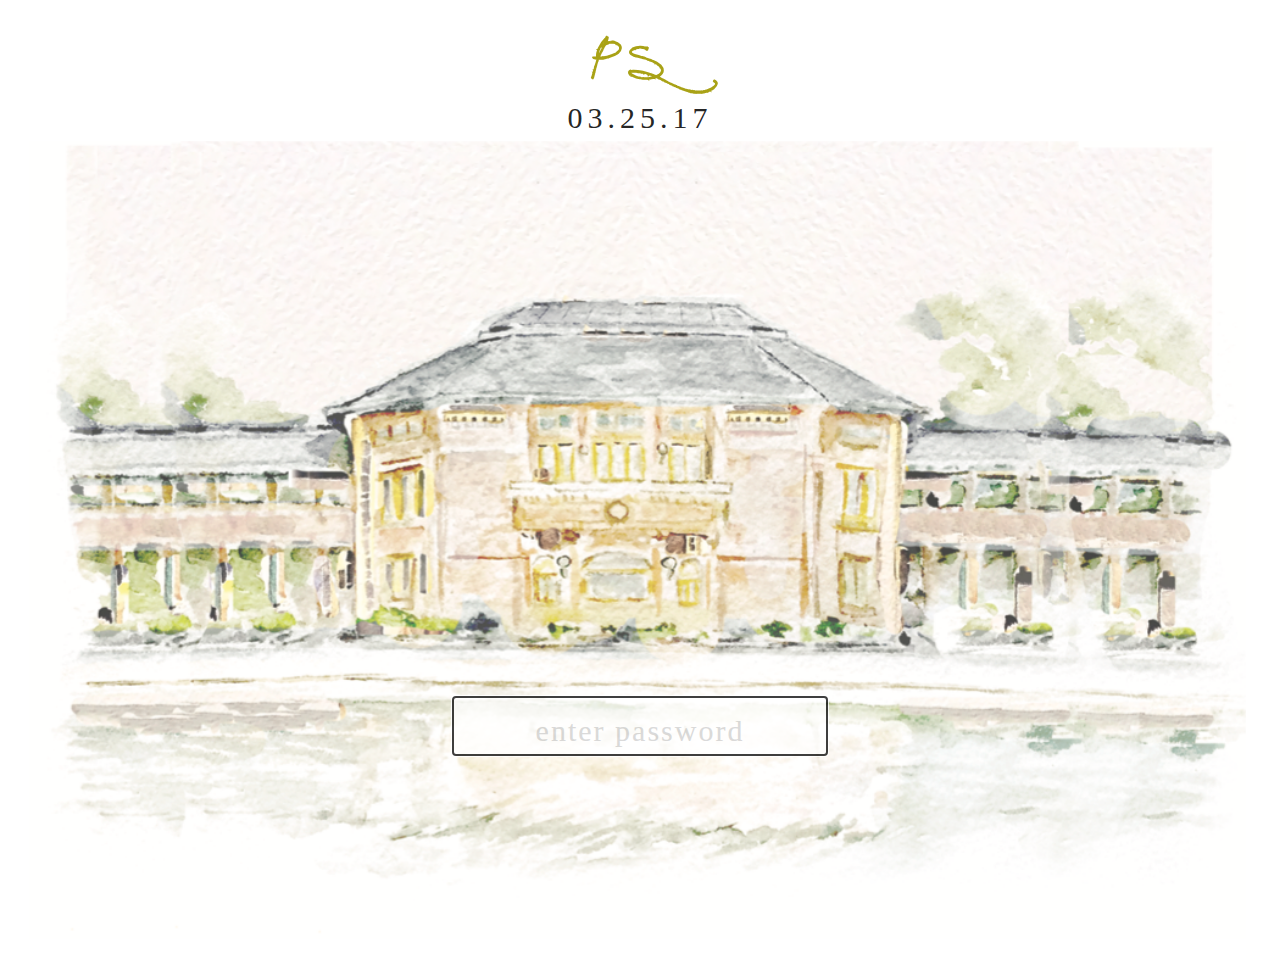
==== commit 48311520: "Add copy and update styling" ====
--- a/index.html
+++ b/index.html
@@ -3,7 +3,7 @@
   <head>
     <!--Import Google Icon Font-->
     <link href="http://fonts.googleapis.com/icon?family=Material+Icons" rel="stylesheet">
-    <link href="https://fonts.googleapis.com/css?family=Forum|Simonetta" rel="stylesheet">
+    <link href="https://fonts.googleapis.com/css?family=Robota|Oswald" rel="stylesheet">
     <link rel="stylesheet" href="css/font-awesome.min.css">
     <!--Import materialize.css-->
     <link type="text/css" rel="stylesheet" href="css/materialize.min.css"  media="screen,projection"/>
@@ -32,14 +32,16 @@
               <li><a href="#our-story">OUR STORY</a></li>
               <li><a href="#wedding-party">WEDDING PARTY</a></li>
               <li><a href="#ceremony">CEREMONY & RECEPTION</a></li>
-              <li><a href="#travel">TRAVEL & ACCOMODATIONS</a></li>
+              <li><a href="#travel">TRAVEL</a></li>
+              <li><a href="#accmodations">ACCOMODATIONS</a></li>
               <li><a href="#activities">ACTIVITIES</a></li>
             </ul>
             <ul class="side-nav" id="mobile-demo" style="padding: 10px">
               <li><a href="#our-story">OUR STORY</a></li>
               <li><a href="#wedding-party">WEDDING PARTY</a></li>
               <li><a href="#ceremony">CEREMONY & RECEPTION</a></li>
-              <li><a href="#travel">TRAVEL & ACCOMODATIONS</a></li>
+              <li><a href="#travel">TRAVEL</a></li>
+              <li><a href="#accmodations">ACCOMODATIONS</a></li>
               <li><a href="#activities">ACTIVITIES</a></li>
             </ul>
           </div>
@@ -54,7 +56,8 @@
               <form id="password">
                 <div class="row">
                   <div class="input-field col s12">
-                    <input type="textarea" rows="2" class="validate" placeholder="enter password" style="font-family: mrseavessmallcaps; font-size: 2rem; line-height: inherit; padding-top: 10px; letter-spacing: 2px;">
+                    <input type="textarea" rows="2" class="validate" placeholder="enter password" style="font-family: mrseavessmallcaps; font-size: 2rem; line-height: inherit; padding-top: 10px; letter-spacing: 2px;"
+                      autofocus> 
                   </div>
                 </div>
               </form>
@@ -79,18 +82,18 @@
           </div>
         </div>
         <picture class="parallax">
-          <source srcset="" media="(max-width: 600px)">
+          <source srcset="images/mall2-mobile.jpg" media="(max-width: 600px)">
           <img src="images/mall2.jpg" alt="us">
         </picture>
       </div>    
       <div class="container">
         <div class="section">
           <div class="row">
-            <h2 class="header center text-lighten-2">We met after college</h2>
+            <h2 class="header center text-lighten-2">We met in college</h2>
           </div>
           <div class="row center">
             <h5 class="header col s12 light">
-              Here is some content
+              at a Greek social at NIU. The timing was off. A few years later, after we both had graduated, we saw each other again at a Chi Sigma Tau Installs (new member induction ceremony). Peter was one of the pledge dads. We started talking about career stuff since he was about to graduate - I know how to rope ‘em in good, don’t I? Through my aggressive flirting techniques, I pressured him to go on a doggie play day with our pups, Pogi and Bijou. The rest as they say, was history.   
             </h5>
           </div>
         </div>
@@ -100,34 +103,46 @@
         <div class="section no-pad-bot">
           <div class="container">
             <div class="row center">
-              <h1 class="header col s12">Eat Pray Love</h1>
+              <h1 class="header col s12">And ventured far</h1>
             </div>
           </div>
         </div>
         <picture class="parallax">
-          <source srcset="" media="(max-width: 600px)">
+          <source srcset="images/mall1-mobile.jpg" media="(max-width: 600px)">
           <img src="images/mall1.jpg" alt="us">
         </picture>
       </div>    
-      <div class="section white">
-        <div class="row container">
-          <div style="display: flex; flex-wrap: wrap; justify-content: center;">
-            <img class="materialboxed" width="150" src="http://placehold.it/150x150" style="padding: 10px">
-            <img class="materialboxed" width="150" src="http://placehold.it/150x150" style="padding: 10px">
-            <img class="materialboxed" width="150" src="http://placehold.it/150x150" style="padding: 10px">
-            <img class="materialboxed" width="150" src="http://placehold.it/150x150" style="padding: 10px">
-            <img class="materialboxed" width="150" src="http://placehold.it/150x150" style="padding: 10px">
-            <img class="materialboxed" width="150" src="http://placehold.it/150x150" style="padding: 10px">
-            <img class="materialboxed" width="150" src="http://placehold.it/150x150" style="padding: 10px">
-            <img class="materialboxed" width="150" src="http://placehold.it/150x150" style="padding: 10px">
-            <img class="materialboxed" width="150" src="http://placehold.it/150x150" style="padding: 10px">
-            <img class="materialboxed" width="150" src="http://placehold.it/150x150" style="padding: 10px">
-            <img class="materialboxed" width="150" src="http://placehold.it/150x150" style="padding: 10px">
-            <img class="materialboxed" width="150" src="http://placehold.it/150x150" style="padding: 10px">
-            <img class="materialboxed" width="150" src="http://placehold.it/150x150" style="padding: 10px">
-            <img class="materialboxed" width="150" src="http://placehold.it/150x150" style="padding: 10px">
-            <img class="materialboxed" width="150" src="http://placehold.it/150x150" style="padding: 10px">
-            <img class="materialboxed" width="150" src="http://placehold.it/150x150" style="padding: 10px">
+
+      <div class="container">
+        <div class="section">
+          <div class="row center">
+            <h5 class="header centercol s10 light">
+              Fast forward into the future. They moved to New York. He does something with computers. She makes beautiful clothes. When not toiling away doing earthly things called work, these cold-brew coffee addicts enjoy brisk walks through Central Park, watching movie matinees, traveling to far off places, and waiting in long lines for the latest food craze to hit NYC.
+            </h5>
+          </div>
+          <div class="row center">
+            <div style="display: flex; flex-wrap: wrap; justify-content: center;">
+              <img class="materialboxed" width="150" src="images/FEBRUARY2009_2.jpg" style="padding: 10px">
+              <img class="materialboxed" width="150" src="images/FEBRUARY2008.jpg" style="padding: 10px">
+              <img class="materialboxed" width="150" src="images/CHRISTMAS2010.jpg" style="padding: 10px">
+              <img class="materialboxed" width="150" src="images/FEBRUARY2009.jpg" style="padding: 10px">
+              <img class="materialboxed" width="150" src="images/FEBRUARY2012.jpg" style="padding: 10px">
+              <img class="materialboxed" width="150" src="images/IMG_2892.jpg" style="padding: 10px">
+              <img class="materialboxed" width="150" src="images/IMG_3012.PNG" style="padding: 10px">
+              <img class="materialboxed" width="150" src="images/IMG_3308.jpg" style="padding: 10px">
+              <img class="materialboxed" width="150" src="images/IMG_3628.jpg" style="padding: 10px">
+              <img class="materialboxed" width="150" src="images/IMG_4033.JPG" style="padding: 10px">
+              <img class="materialboxed" width="150" src="images/IMG_4181.JPG" style="padding: 10px">
+              <img class="materialboxed" width="150" src="images/JANUARY2009.jpg" style="padding: 10px">
+              <img class="materialboxed" width="150" src="images/JANUARY2012.jpg" style="padding: 10px">
+              <img class="materialboxed" width="150" src="images/JUNE2010.jpg" style="padding: 10px">
+              <img class="materialboxed" width="150" src="images/MARCH2012.jpg" style="padding: 10px">
+              <img class="materialboxed" width="150" src="images/OCTOBER2012_2.jpg" style="padding: 10px">
+              <img class="materialboxed" width="150" src="images/OCTOBER2012.jpg" style="padding: 10px">
+              <img class="materialboxed" width="150" src="images/waterfall.jpg" style="padding: 10px">
+              <img class="materialboxed" width="150" src="images/SEPTEMBER2012.jpg" style="padding: 10px">
+              <img class="materialboxed" width="150" src="images/2013.JPG" style="padding: 10px">
+            </div>
           </div>
         </div>
       </div>
@@ -141,22 +156,68 @@
           </div>
         </div>
         <picture class="parallax">
-          <source srcset="images/mobile2.jpg" media="(max-width: 600px)">
-          <img src="images/orange.jpg" alt="us">
+          <source srcset="images/savedate-mobile.jpg" media="(max-width: 600px)">
+          <img src="images/savedate.jpg" alt="us">
         </picture>
+      </div>
+
+      <div class="container">
+        <div class="section">
+          <div class="row">
+            <h2 class="header center text-lighten-2">May 2015</h2>
+            <h2 class="header center text-lighten-2">in Woodstock, New York</h2>
+          </div>
+          <div class="row center">
+            <ul class="collapsible" data-collapsible="accordion">
+              <li>
+                <div class="collapsible-header">HER VERSION</div>
+                <div class="collapsible-body">
+                  <p>
+                    He organized a weekend upstate to celebrate our 7th anniversary and rented an adorable guesthouse through Airbnb. It was owned by a lovely older British couple and the property was surrounded by lush acreage and hanging wisteria. The morning after we arrived, we stopped to get brunch and coffee and then set out to for a hike up a local mountain - his photog equipment in hand and all. After reaching the top, he searched for two perfect trees to set-up a two-seater camp-style hammock.
+                  </p>
+                  <p>
+                    He paced back and forth looking for the right spot. Then he decided not to set it up just yet and said, “Let’s take some pictures by the cliff.” Okay, sure... After a few photos, he was at it again. Pacing back and forth amongst the trees. After what felt like 10 minutes (it probably wasn’t even close), I impatiently said, “Here. Why not here?!” He obliged and set it up.
+                  </p>
+                  <p>
+                    I sat inside the two-seater hammock waiting for him to finish draping the mosquito net and tarp. Before you know it, he recklessly climbed in and the first thing I said was, "You are SO sweaty!" I know, sweet of me right? Not even a thank you for setting up this comfy hammock that I have been relaxing in all by myself that I now have to share with this sweaty person (eyeroll). He started talking about the adventures we had together and asked me what my favorite one was. This was weird. He does not do small talk. But sure, I’ll go along with it. I explained to him that my favorite experience was a snowboarding trip we took a few years back in Whistler - because HE planned it and our more recent trip to Hawaii.  Then he asked, "So we're going to have more adventures together, right?" I said, "Of course, we already talked about that." (Long, silent pause) I turned my eyes towards him and realized his eyes were welled up. 
+                  </p>
+                  <p>Me: "Wait, are you proposing right now?"</p>
+                  <p>Him: "Yeah."</p>
+                  <p>Me: "Ohhhh."</p>
+                  <p>Him: "What's the matter?"</p>
+                  <p>Me: "Uh...it's just not how I imagined it was going to happen."</p>
+                  <p>Him: "How did you think it was going to happen?:</p>
+                  <p>Me: "I don't know...maybe you'd get down on one knee and present me with a ring?"</p>
+                  <p>Him: "Are you disappointed? I thought we were going to look at rings in the fall."</p>
+                  <p>Backstory: We spoke about taking a trip out to LA in the coming fall to visit our families and visit a jewelry showroom I mentioned that I wanted to go to. He had been making such a big deal about booking our flight for the last few weeks that I didn’t imagine he would propose to me until once we'd looked at rings.</p>
+                  <p>Me: "I'm not disappointed (lie - yes I was)."</p>
+                  <p>
+                    While I sulked in the hammock, he climbed over me to get out and within seconds I heard some rustling amongst the leaves. I turned to my right. He had gotten down on one knee, and presented me with box and asked, "Will you marry me?" Of course, then I squealed with joy, teared up and screamed, "YESSSS!!!" I hugged him harder than I ever had before. We didn't call our families until the next day and enjoyed being secretly engaged for the rest of the hike. He proposed in true "Peter fashion." I should have known better. Anytime he has ever gotten me anything I've really wanted, he's always created a false sense of disappointment before the big reveal. He proposed with an old world european cut diamond set in a vintage-inspired setting with filigree detail. 
+                  </p>
+                </div>
+              </li>
+              <li>
+                <div class="collapsible-header">HIS VERSION</div>
+                <div class="collapsible-body">
+                  <p>I tricked her good. :D</p>
+                </div>
+              </li>
+            </ul>
+          </div>
+        </div>
       </div>
 
       <div class="parallax-container valign-wrapper she-sy">
         <div class="section no-pad-bot">
           <div class="container">
             <div class="row center">
-              <h2 class="header col s12">she said yes!</h1>
+              <h1 class="header col s12">she said yes!</h1>
             </div>
           </div>
         </div>
         <picture class="parallax">
-          <source srcset="images/mobile2.jpg" media="(max-width: 600px)">
-          <img src="images/mall2.jpg" alt="us">
+          <source srcset="images/hands.jpg" media="(max-width: 600px)">
+          <img src="images/love-knot.jpg" alt="us">
         </picture>
       </div>
 
@@ -173,11 +234,21 @@
                     Sheryl Munoz
                   </div>
               </div>
-              <div class="collapsible-body"><p>Matron of Honor, Friend of the Bride</p></div>
-            </li>
-            <li>
-              <div class="collapsible-header"><i class="material-icons">filter_drama</i>Shiri Something</div>
-              <div class="collapsible-body"><p>Maid of Honor, Friend of the Bride</p></div>
+              <div class="collapsible-body">
+                <img src="images/sheryl.jpg" alt="" class="circle responsive-img a-in">
+                <p>Matron of Honor, Friend of the Bride</p>
+              </div>
+            </li>
+            <li>
+              <div class="collapsible-header">
+                <div class="avatar"><img src="images/shiri.jpg" alt="" class="circle responsive-img">
+                  Shiri Karisikov
+                </div>
+              </div>
+              <div class="collapsible-body">
+                <img src="images/shiri.jpg" alt="" class="circle responsive-img a-in">
+                <p>Maid of Honor, Friend of the Bride</p>
+              </div>
             </li>
             <li>
               <div class="collapsible-header">
@@ -185,11 +256,21 @@
                     Irene Gibbons
                   </div>
               </div>
-              <div class="collapsible-body"><p>Bridesmaid, Future Sister-In-Law</p></div>
-            </li>
-            <li>
-              <div class="collapsible-header"><i class="material-icons">whatshot</i>Bang Nguyen</div>
-              <div class="collapsible-body"><p>Bridesman, Friend of the Bride</p></div>
+              <div class="collapsible-body">
+                <img src="images/irene.jpg" alt="" class="circle responsive-img a-in">
+                <p>Bridesmaid, Future Sister-In-Law</p>
+              </div>
+            </li>
+            <li>
+              <div class="collapsible-header">
+                <div class="avatar"><img src="images/bang.jpg" alt="" class="circle responsive-img">
+                  Bang Nguyen
+                </div>
+              </div>
+              <div class="collapsible-body">
+                <img src="images/bang.jpg" alt="" class="circle responsive-img a-in">
+                <p>Bridesman, Friend of the Bride</p>
+              </div>
             </li>            
           </ul>
         </div>
@@ -203,6 +284,7 @@
                   </div>
               </div>
               <div class="collapsible-body">
+                <img src="images/matt.jpg" alt="" class="circle responsive-img a-in">
                 <p>Best Man, Friend of the Groom</p>
               </div>
             </li>
@@ -213,6 +295,7 @@
                   </div>
               </div>
               <div class="collapsible-body">
+                <img src="images/dave.jpg" alt="" class="circle responsive-img a-in">
                 <p>Groomsman, Friend of the Groom</p>
               </div>
             </li>
@@ -223,6 +306,7 @@
                   </div>
               </div>
               <div class="collapsible-body">
+                <img src="images/hip.jpg" alt="" class="circle responsive-img a-in">
                 <p>Groomsman, Friend of the Groom</p>
               </div>
             </li>            
@@ -233,6 +317,7 @@
                   </div>
               </div>
               <div class="collapsible-body">
+                <img src="images/clint.jpg" alt="" class="circle responsive-img a-in">
                 <p>Groomsman, Friend of the Groom</p>
               </div>
             </li>
@@ -242,20 +327,26 @@
           <h2 class="header">flower girls & ring bearer</h2>
           <ul class="collapsible popout" data-collapsible="accordion">
             <li>
-              <div class="collapsible-header"><i class="material-icons">filter_drama</i>Aralyn Penelope Munoz</div>
-              <div class="collapsible-body"><p>Flower Girl, Daughter of the Matron of Honor</p></div>
-            </li>
-            <li>
-              <div class="collapsible-header"><i class="material-icons">place</i>Adelyn Rosal Rodriguez</div>
-              <div class="collapsible-body"><p>Flower Girl, Niece of the Groom</p></div>
-            </li>
-            <li>
-              <div class="collapsible-header"><i class="material-icons">whatshot</i>Gabriel Florez</div>
-              <div class="collapsible-body"><p>Ring Bearer, Nephem of the Groom</p></div>
-            </li>            
-            <li>
-              <div class="collapsible-header"><i class="material-icons">whatshot</i>Someone Also</div>
-              <div class="collapsible-body"><p>Lorem ipsum dolor sit amet.</p></div>
+              <div class="collapsible-header">
+                <div class="avatar"><img src="images/aralyn.jpg" alt="" class="circle responsive-img">
+                  Aralyn Penelope Munoz
+                </div>
+              </div>
+              <div class="collapsible-body">
+                <img src="images/aralyn.jpg" alt="" class="circle responsive-img a-in">
+                <p>Flower Girl, Daughter of the Matron of Honor</p>
+              </div>
+            </li>
+            <li>
+              <div class="collapsible-header">
+                <div class="avatar"><img src="images/adelyn.jpg" alt="" class="circle responsive-img">
+                  Adelyn Rosal Rodriguez
+                </div>
+              </div>
+              <div class="collapsible-body">
+                <img src="images/adelyn.jpg" alt="" class="circle responsive-img a-in">
+                <p>Flower Girl, Niece of the Groom</p>
+              </div>
             </li>
           </ul>
         </div>      
@@ -264,20 +355,15 @@
           <h2 class="header">officiant & readers</h2>
           <ul class="collapsible popout" data-collapsible="accordion">
             <li>
-              <div class="collapsible-header"><i class="material-icons">filter_drama</i>Henry Signo</div>
-              <div class="collapsible-body"><p>Officiant, Cousin of the Groom</p></div>
-            </li>
-            <li>
-              <div class="collapsible-header"><i class="material-icons">place</i>Alison Ramirez</div>
-              <div class="collapsible-body"><p>First Reader, Friend of the Bride</p></div>
-            </li>
-            <li>
-              <div class="collapsible-header"><i class="material-icons">whatshot</i>Ergeline Williams</div>
-              <div class="collapsible-body"><p>Second Reader, Cousin of the Groom</p></div>
-            </li>            
-            <li>
-              <div class="collapsible-header"><i class="material-icons">whatshot</i>Clint Munoz</div>
-              <div class="collapsible-body"><p>Final Reader, Groomsman</p></div>
+              <div class="collapsible-header">
+                <div class="avatar"><img src="images/henry.jpg" alt="" class="circle responsive-img">
+                  Henry Signo
+                </div>
+              </div>
+              <div class="collapsible-body">
+                <img src="images/henry.jpg" alt="" class="circle responsive-img a-in">
+                <p>Officiant, Cousin of the Groom</p>
+              </div>
             </li>
           </ul>
         </div>
@@ -291,20 +377,16 @@
           <h2 class="header">ceremony & reception</h1>
           <div class="col s12">
             <div class="card">
-              <div class="card-image">
-                <img class= "materialboxed" src="images/chandelier.png">
-                <span class="card-title">Café Brauer</span>
-              </div>
               <div class="card-content">
+                <span class="card-title grey-text text-darken-4">
+                  Café Brauer
+                </span>
+                <p>Saturday the Twenty-Fifth of March</p>
                 <p>Ceremony begins at 5 o'clock in the evening in the Great Hall</p>
                 <p>Cocktail hour immediately following in the South Loggia 6 o'clock in the evening</p>
                 <p>Dinner in the Great Hall at half past 7 o'clock</p>
               </div>
-              <div class="card-action">
-                <a href="#">View Invitation</a>
-              </div>
-            </div>
-
+            </div>
           </div>
         </div>
       </div>
@@ -333,21 +415,29 @@
             </div>
           </div>
         </div>
-        <div class="row container">
-
-          <div class="col s12 m7">
-            <h2 class="header">Accomodations</h2>
+      </div>
+
+      <div id="accmodations" class="section scrollspy">
+        <div class="row container">
+          <h2 class="header">Accomodations</h2>
+          <div class="col s12 center-align">
+            <br>FOR YOUR CONVENIENCE, A BLOCK OF ROOMS HAS BEEN RESERVED AT THE FOLLOWING HOTELS. 
+            <br>PLEASE MENTION THE LAM/ROSAL WEDDING WHEN BOOKING. 
+            <br>WE HAVE RESERVED ROOMS FOR FRIDAY MARCH 24 & SATURDAY MARCH 25. 
+            <br>FOR ADDITIONAL NIGHTS, PLEASE INQUIRE WITH THE HOTEL REGARDING AVAILABILITY AND RATES. 
+            <br>KEEP IN MIND THAT THE BELOW RATES DO NOT INCLUDE APPLICABLE LOCAL AND STATE TAXES, WHICH IS CURRENTLY 17.4%.
+          </div>
+          <div class="col s12 m6">
             <div class="card">
               <div class="card-image waves-effect waves-block waves-light">
                 <img class="activator" src="images/public-hotel.jpg">
               </div>
               <div class="card-content">
                 <span class="card-title activator grey-text text-darken-4">PUBLIC CHICAGO<i class="material-icons right">more_vert</i></span>
-                <p><a href="http://www.publicchicago.com/">link</a></p>
               </div>
               <div class="card-reveal">
                 <span class="card-title grey-text text-darken-4">PUBLIC CHICAGO<i class="material-icons right">close</i></span>
-                1.3 MILES FROM CAFÉ BRAUER<br />
+                1.3 MILES FROM CAFE BRAUER<br />
                 1301 NORTH STATE PARKWAY<br />
                 CHICAGO, IL 60610<br />
                 PHONE RESERVATIONS: 1 (888)-506-3471<br />
@@ -362,29 +452,26 @@
                 OVERNIGHT VALET PARKING AVAILABLE FOR 56.00 AND INCLUDES IN AND OUT PRIVILEGES<br />
                 <br />
                 CHECK IN 3PM, CHECKOUT 12PM
-              </div>
-            </div>
-          </div>
-          <div class="col s12 m5">
-            <br /><br /><br /><br /><br /><br />
-            FOR YOUR CONVENIENCE, A BLOCK OF ROOMS HAS BEEN RESERVED AT THE FOLLOWING HOTELS. PLEASE MENTION THE LAM/ROSAL WEDDING WHEN BOOKING. WE HAVE RESERVED ROOMS FOR FRIDAY MARCH 24 & SATURDAY MARCH 25. FOR ADDITIONAL NIGHTS, PLEASE INQUIRE WITH THE HOTEL REGARDING AVAILABILITY AND RATES. KEEP IN MIND THAT THE BELOW RATES DO NOT INCLUDE APPLICABLE LOCAL AND STATE TAXES, WHICH IS CURRENTLY 17.4%.
-          </div>
-          <div class="col s12 m7">
+                <br />
+                CALL TO BOOK, CLICK FOR <a href="http://www.publicchicago.com/">HOTEL INFO</a>
+              </div>
+            </div>
+          </div>
+          <div class="col s12 m6">
             <div class="card">
               <div class="card-image waves-effect waves-block waves-light">
                 <img class="activator" src="images/westin.jpg">
               </div>
               <div class="card-content">
-                <span class="card-title activator grey-text text-darken-4">THE WESTIN MICHIGAN AVENUE<i class="material-icons right">more_vert</i></span>
-                <p><a href="http://www.thewestinmichiganavenue.com/">link</a></p>
+                <span class="card-title activator grey-text text-darken-4">THE WESTIN MICHIGAN AVE<i class="material-icons right">more_vert</i></span>
               </div>
               <div class="card-reveal">
-                <span class="card-title grey-text text-darken-4">THE WESTIN MICHIGAN AVENUE<i class="material-icons right">close</i></span>
-                1.7 MILES FROM CAFÉ BRAUER<br />
+                <span class="card-title grey-text text-darken-4">THE WESTIN MICHIGAN AVE<i class="material-icons right">close</i></span>
+                1.7 MILES FROM CAFE BRAUER<br />
                 909 NORTH MICHIGAN AVE.<br />
                 CHICAGO, IL 60611<br />
                 PHONE RESERVATIONS: 1 (888)-627-8385<br />
-                OR BOOK ONLINE: https://www.starwoodmeeting.com/events/start.action?id=1612065988&key=24C1D938<br />
+                OR BOOK ONLINE: <a href=https://www.starwoodmeeting.com/events/start.action?id=1612065988&key=24C1D938>BOOK NOW</a><br />
                 KINDLY BOOK BY FEBRUARY 24 BEFORE 5PM CST<br />
                 <br />
                 TRADITIONAL KING                   149<br />
@@ -393,17 +480,18 @@
                 CHECK IN 3PM, CHECKOUT 12PM
               </div>
             </div>
+          </div>
+          <div class="col s12 m6">
             <div class="card">
               <div class="card-image waves-effect waves-block waves-light">
                 <img class="activator" src="images/hampton-inn.jpg">
               </div>
               <div class="card-content">
-                <span class="card-title activator grey-text text-darken-4">HAMPTON INN MAGNIFICENT MILE<i class="material-icons right">more_vert</i></span>
-                <p><a href="http://hamptoninn3.hilton.com/en/hotels/illinois/hampton-inn-chicago-downtown-magnificent-mile-CHIDMHX/index.html">link</a></p>
+                <span class="card-title activator grey-text text-darken-4">HAMPTON INN MAG MILE<i class="material-icons right">more_vert</i></span>
               </div>
               <div class="card-reveal">
-                <span class="card-title grey-text text-darken-4">HAMPTON INN MAGNIFICENT MILE<i class="material-icons right">close</i></span>
-                2.0 MILES FROM CAFÉ BRAUER<br />
+                <span class="card-title grey-text text-darken-4">HAMPTON INN MAG MILE<i class="material-icons right">close</i></span>
+                2.0 MILES FROM CAFE BRAUER<br />
                 160 EAST HURON ST.<br />
                 CHICAGO, IL 60611<br />
                 PHONE RESERVATIONS: 1 (312) 787-2900<br />
@@ -417,6 +505,41 @@
                 CORNER SUITE            192<br />
                 <br />
                 CHECK IN 3PM, CHECKOUT 12PM
+                <br />
+                CALL TO BOOK, CLICK FOR <a href="http://hamptoninn3.hilton.com/en/hotels/illinois/hampton-inn-chicago-downtown-magnificent-mile-CHIDMHX/index.html">HOTEL INFO</a>
+              </div>
+            </div>
+          </div>
+          <div class="col s12 m6">
+            <div class="card">
+              <div class="card-image waves-effect waves-block waves-light">
+                <img class="activator" src="images/freehand.jpg">
+              </div>
+              <div class="card-content">
+                <span class="card-title activator grey-text text-darken-4">FREEHAND CHICAGO<i class="material-icons right">more_vert</i></span>
+              </div>
+              <div class="card-reveal">
+                <span class="card-title grey-text text-darken-4">FREEHAND CHICAGO<i class="material-icons right">close</i></span>
+                2.0 MILES FROM CAFE BRAUER<br />
+                19 EAST OHIO ST.<br />
+                CHICAGO, IL 60611<br />
+                PHONE RESERVATIONS: 1 (312) 940-3699<br />
+                <br />
+                WHILE WE DO NOT HAVE A BLOCK OF ROOMS<br />
+                RESERVED AT THIS HOTEL, WE RECOMMEND<br />
+                THIS OPTION FOR TRAVELERS ON A BUDGET<br />
+                <br />
+                *SHARED AND PRIVATE ROOMS AVAILABLE<br />
+                *COMPLIMENTARY WIFI<br />
+                <br />
+                *PRICES STARTING AT<br />
+                BED IN SHARED QUAD      35<br />
+                QUEEN                   119<br />
+                QUAD ROOM               119<br />
+                <br />
+                CHECK IN 3PM, CHECKOUT 12PM
+                <br />
+                CALL TO BOOK, CLICK FOR <a href="http://freehandhotels.com/chicago/rooms/">HOTEL INFO</a>
               </div>
             </div>
           </div>
@@ -428,7 +551,7 @@
       
       <div id="activities" class="section scrollspy">
         <div class="row container">
-          <h2 class="header">CHICAGO, THE SECOND CITY</h2>
+          <h2 class="header">CHICAGO, MY KIND OF TOWN</h2>
           <div class="carousel carousel-slider center" data-indicators="true">
             <div class="carousel-fixed-item center">
             </div>
--- a/css/main.css
+++ b/css/main.css
@@ -3,7 +3,7 @@
 }
 
 html {
-	font-family: 'mrseavessmallcaps';
+	font-family: 'Oswald';
 }
 
 body {
@@ -77,6 +77,11 @@
 	color: rgb(178,154,52);
 	letter-spacing: 4px;
 	font-size: 4rem;
+	text-align: center;
+}
+
+h5 {
+	font-family: 'Oswald';
 }
 
 nav {
@@ -96,8 +101,21 @@
 	margin-right: 6px;
 }
 
+.collapsible-body > img {
+	height: 200px;
+	padding: 2rem 2rem 0;
+}
+
 .page-footer {
 	background-color: transparent;
+}
+
+.card-image > img {
+	max-height: 200px;
+}
+
+.card-content {
+	text-align: center;
 }
 
 @media only screen and (max-width: 600px) {
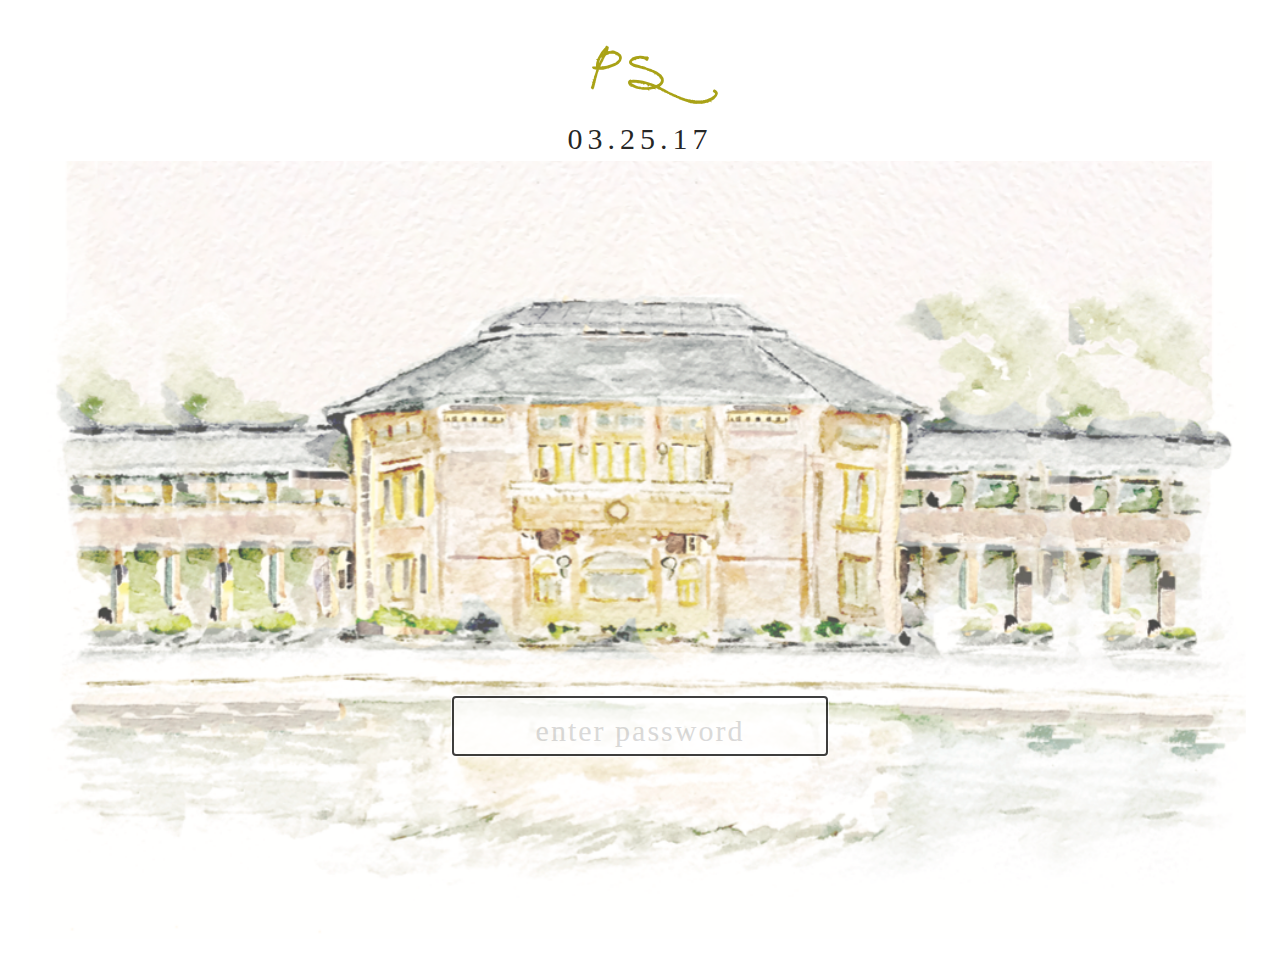
==== commit f8dd665e: "Restyle and add images" ====
--- a/index.html
+++ b/index.html
@@ -3,7 +3,7 @@
   <head>
     <!--Import Google Icon Font-->
     <link href="http://fonts.googleapis.com/icon?family=Material+Icons" rel="stylesheet">
-    <link href="https://fonts.googleapis.com/css?family=Robota|Oswald" rel="stylesheet">
+    <link href="https://fonts.googleapis.com/css?family=Robota|Crimson+Text" rel="stylesheet">
     <link rel="stylesheet" href="css/font-awesome.min.css">
     <!--Import materialize.css-->
     <link type="text/css" rel="stylesheet" href="css/materialize.min.css"  media="screen,projection"/>
@@ -89,11 +89,11 @@
       <div class="container">
         <div class="section">
           <div class="row">
-            <h2 class="header center text-lighten-2">We met in college</h2>
+            <h2 class="header center text-lighten-2">We met in college...</h2>
           </div>
           <div class="row center">
             <h5 class="header col s12 light">
-              at a Greek social at NIU. The timing was off. A few years later, after we both had graduated, we saw each other again at a Chi Sigma Tau Installs (new member induction ceremony). Peter was one of the pledge dads. We started talking about career stuff since he was about to graduate - I know how to rope ‘em in good, don’t I? Through my aggressive flirting techniques, I pressured him to go on a doggie play day with our pups, Pogi and Bijou. The rest as they say, was history.   
+              at a social function at NIU. The timing was off. <br />A few years later, after we both had graduated, <br />we saw each other again at a Greek new member induction ceremony. <br />Peter was one of the pledge dads. <br />We started talking about career stuff since he was about to graduate <br />(I know how to rope ‘em in good, don’t I? 😉 ) <br />Through my aggressive flirting techniques, <br />I pressured him to go on a doggie play date with our pups, Pogi and Bijou. <br />The rest as they say, was history. ~Susan  
             </h5>
           </div>
         </div>
@@ -117,7 +117,7 @@
         <div class="section">
           <div class="row center">
             <h5 class="header centercol s10 light">
-              Fast forward into the future. They moved to New York. He does something with computers. She makes beautiful clothes. When not toiling away doing earthly things called work, these cold-brew coffee addicts enjoy brisk walks through Central Park, watching movie matinees, traveling to far off places, and waiting in long lines for the latest food craze to hit NYC.
+              Fast forward into the future. They moved to New York. <br />He does something with computers. She makes beautiful clothes. <br />When not toiling away doing earthly things called work, <br />these cold-brew coffee addicts enjoy brisk walks through Central Park, <br />watching movie matinees, traveling to far off places, <br />and waiting in long lines for the latest food craze to hit NYC.
             </h5>
           </div>
           <div class="row center">
@@ -142,6 +142,10 @@
               <img class="materialboxed" width="150" src="images/waterfall.jpg" style="padding: 10px">
               <img class="materialboxed" width="150" src="images/SEPTEMBER2012.jpg" style="padding: 10px">
               <img class="materialboxed" width="150" src="images/2013.JPG" style="padding: 10px">
+              <img class="materialboxed" width="150" src="images/lions.jpg" style="padding: 10px">
+              <img class="materialboxed" width="150" src="images/boracay.jpg" style="padding: 10px">
+              <img class="materialboxed" width="150" src="images/hiking.jpg" style="padding: 10px">
+              <img class="materialboxed" width="150" src="images/rockefeller.jpg" style="padding: 10px">
             </div>
           </div>
         </div>
@@ -165,7 +169,7 @@
         <div class="section">
           <div class="row">
             <h2 class="header center text-lighten-2">May 2015</h2>
-            <h2 class="header center text-lighten-2">in Woodstock, New York</h2>
+            <h3 class="header center text-lighten-2">Woodstock, New York</h3>
           </div>
           <div class="row center">
             <ul class="collapsible" data-collapsible="accordion">
@@ -199,7 +203,7 @@
               <li>
                 <div class="collapsible-header">HIS VERSION</div>
                 <div class="collapsible-body">
-                  <p>I tricked her good. :D</p>
+                  <p>I tricked her good. 😁</p>
                 </div>
               </li>
             </ul>
@@ -217,7 +221,7 @@
         </div>
         <picture class="parallax">
           <source srcset="images/hands.jpg" media="(max-width: 600px)">
-          <img src="images/love-knot.jpg" alt="us">
+          <img src="images/woodstock.jpg" alt="us">
         </picture>
       </div>
 
@@ -372,22 +376,52 @@
       <div class="section tail">
       </div>   
 
-      <div id="ceremony" class="section scrollspy">
+      <div class="section">
+
+        <div id ="ceremony" class="parallax-container valign-wrapper scrollspy">
+          <div class="section no-pad-bot">
+            <div class="container">
+              <div class="row center">
+                <h1 class="header col s12">Cafe Brauer</h1>
+              </div>
+            </div>
+          </div>
+          <picture class="parallax">
+            <source srcset="images/cafe-brauer.jpg" media="(max-width: 600px)">
+            <img src="images/cafe-brauer.jpg" alt="us">
+          </picture>
+        </div> 
+
         <div class="row container">
           <h2 class="header">ceremony & reception</h1>
           <div class="col s12">
             <div class="card">
               <div class="card-content">
-                <span class="card-title grey-text text-darken-4">
-                  Café Brauer
-                </span>
+                <span class="card-title activator grey-text text-darken-4">Café Brauer<i class="material-icons right">more_vert</i></span>
                 <p>Saturday the Twenty-Fifth of March</p>
                 <p>Ceremony begins at 5 o'clock in the evening in the Great Hall</p>
                 <p>Cocktail hour immediately following in the South Loggia 6 o'clock in the evening</p>
                 <p>Dinner in the Great Hall at half past 7 o'clock</p>
-              </div>
-            </div>
-          </div>
+                <br />
+              </div>
+              <div class="card-action">
+                <a class="modal-trigger" href="#modal1">View Invitation</a>
+              </div>
+              <div class="card-reveal">
+                <span class="card-title grey-text text-darken-4">Café Brauer<i class="material-icons right">close</i></span>
+                <p>Café Brauer is a restaurant building and official landmark located in Chicago, Illinois, at the edge of the South Pond in the Lincoln Park Zoo. <br />It was designed by Dwight H. Perkins and completed in 1908. The restaurant, originally commissioned by the Brauer family, was one of the most popular eateries in Chicago in the early twentieth century. <br />The building, known for its green roof, red bricks, and lagoon-side setting, has been called "an outstanding example of the Prairie School of architecture." <br />Its second-floor Great Hall is the centerpiece, with its soaring, skylit roof, Tiffany-inspired glass chandeliers, stained-glass windows, tile mosaics and flanking, curved outdoor loggias providing spectacular views of the surrounding park and city skyline. <br />A newly landscaped circular drive greets guests on Stockton Drive, but the horticultural pièce de résistance lies immediately to the east and south: Nature Boardwalk at Lincoln Park Zoo, a thriving prairie pond ecosystem teeming with native plants and wildlife.</p>
+              </div>
+            </div>
+          </div>
+        </div>
+      </div>
+
+      <div id="modal1" class="modal">
+        <div class="modal-content">
+          <img src="images/invitation.png"> 
+        </div>
+        <div class="modal-footer">
+          <a href="#!" class=" modal-action modal-close waves-effect waves-green btn-flat">Close</a>
         </div>
       </div>
 
@@ -421,11 +455,18 @@
         <div class="row container">
           <h2 class="header">Accomodations</h2>
           <div class="col s12 center-align">
-            <br>FOR YOUR CONVENIENCE, A BLOCK OF ROOMS HAS BEEN RESERVED AT THE FOLLOWING HOTELS. 
-            <br>PLEASE MENTION THE LAM/ROSAL WEDDING WHEN BOOKING. 
-            <br>WE HAVE RESERVED ROOMS FOR FRIDAY MARCH 24 & SATURDAY MARCH 25. 
-            <br>FOR ADDITIONAL NIGHTS, PLEASE INQUIRE WITH THE HOTEL REGARDING AVAILABILITY AND RATES. 
-            <br>KEEP IN MIND THAT THE BELOW RATES DO NOT INCLUDE APPLICABLE LOCAL AND STATE TAXES, WHICH IS CURRENTLY 17.4%.
+            <div class="card">
+              <div class="card-content">
+                <span class="card-title">Booking Rooms</span>
+                <br>For your convenience, a block of rooms has been reserved at the following hotels.
+                <br>Please mention the Lam/Rosal Wedding when booking.
+                <br>We have reserved rooms for Friday March 24 & Saturday March 25.
+                <br>For additional nights, please inquire with the hotel regarding availability and rates.
+                <br>Keep in mind that the below rates do not include applicable local and state taxes.
+                <br />
+                <br />
+              </div>
+            </div>
           </div>
           <div class="col s12 m6">
             <div class="card">
@@ -588,6 +629,7 @@
     <!--Import jQuery before materialize.js-->
     <script type="text/javascript" src="https://code.jquery.com/jquery-2.1.1.min.js"></script>
     <script type="text/javascript" src="js/materialize.min.js"></script>
+    <script src="//twemoji.maxcdn.com/twemoji.min.js"></script>
     <script type="text/javascript" src="js/main.js"></script> 
  </body>
 </html>--- a/css/main.css
+++ b/css/main.css
@@ -3,7 +3,7 @@
 }
 
 html {
-	font-family: 'Oswald';
+	font-family: 'Crimson Text';
 }
 
 body {
@@ -81,7 +81,8 @@
 }
 
 h5 {
-	font-family: 'Oswald';
+	font-family: 'Crimson Text';
+	line-height: 1.5;
 }
 
 nav {
@@ -116,6 +117,10 @@
 
 .card-content {
 	text-align: center;
+}
+
+.modal-content > img {
+	width: 100%;
 }
 
 @media only screen and (max-width: 600px) {
